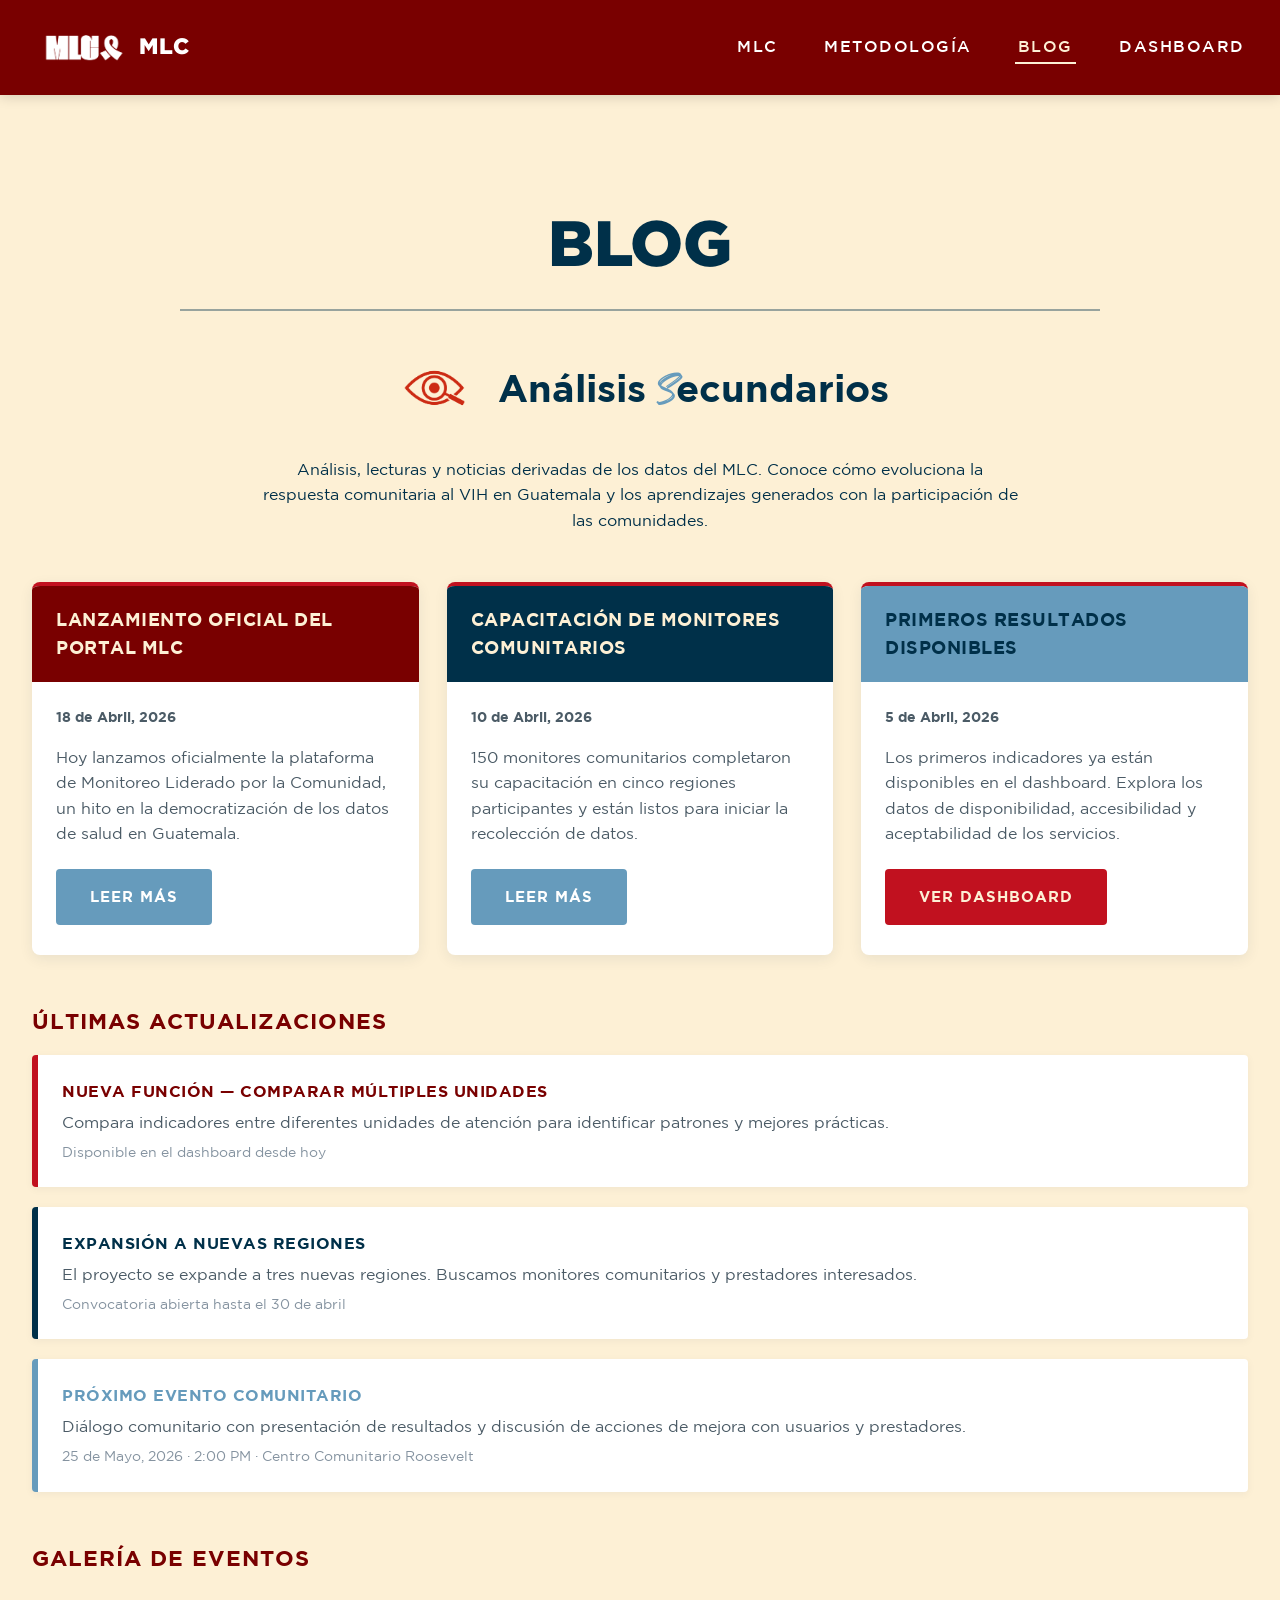
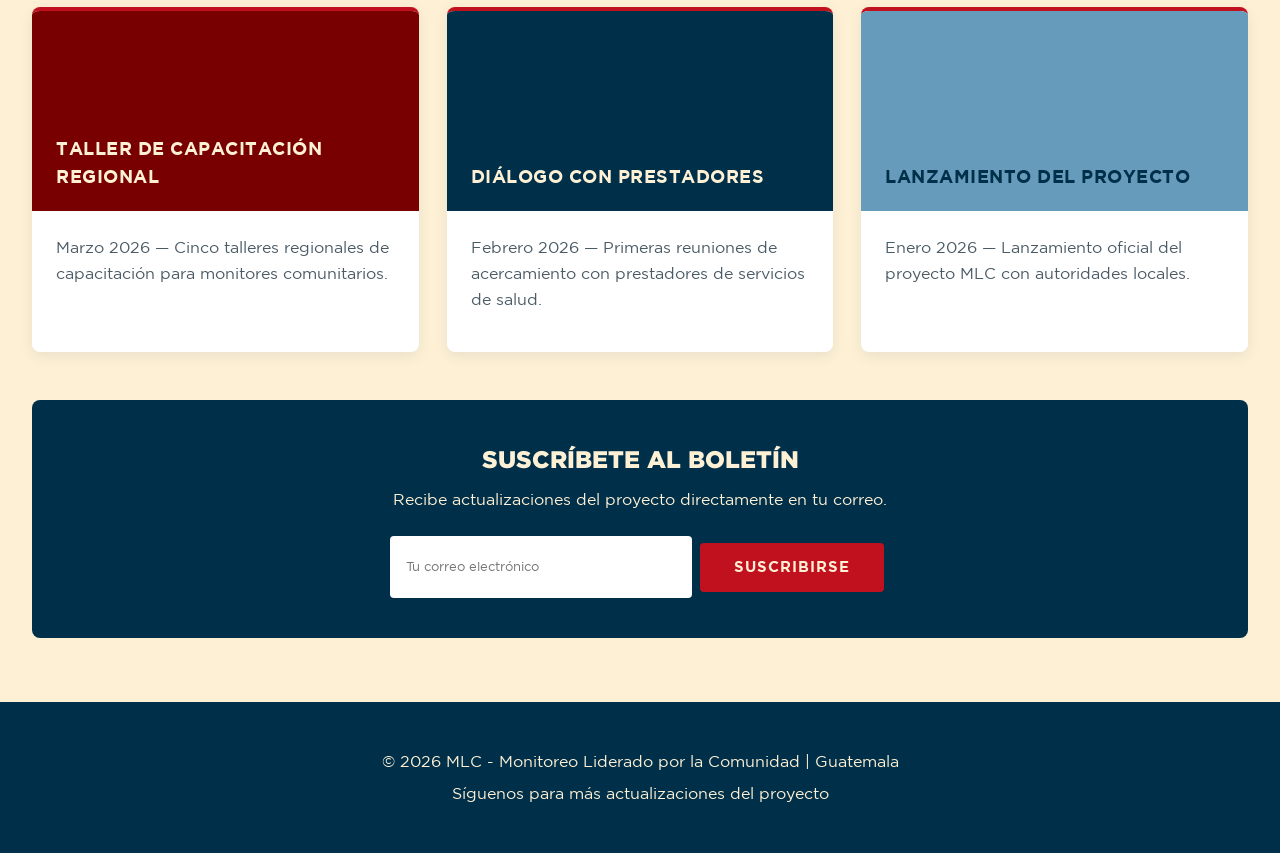
==== blog.html @ b5324f49 "Initial commit: MLC POC website with KEY VISUAL design and mock dashboards" ====
<!DOCTYPE html>
<html lang="es">
<head>
  <meta charset="UTF-8">
  <meta name="viewport" content="width=device-width, initial-scale=1.0">
  <title>Blog - MLC</title>
  <link rel="stylesheet" href="css/styles.css">
</head>
<body>
  <!-- Header -->
  <header>
    <nav class="navbar">
      <a href="index.html" class="logo">
        <img src="assets/img/ribbon-right.png" alt="MLC" style="height:48px; filter:brightness(0) invert(1);">
        <span class="logo-text">MLC</span>
      </a>
      <ul>
        <li><a href="index.html">MLC</a></li>
        <li><a href="metodologia.html">METODOLOGÍA</a></li>
        <li><a href="blog.html" class="active">BLOG</a></li>
        <li><a href="dashboard.html">DASHBOARD</a></li>
      </ul>
    </nav>
  </header>

  <!-- Título principal -->
  <section class="container" style="padding-top: 4rem;">
    <h1 class="blog-title">BLOG</h1>
    <hr class="blog-divider">

    <!-- Encabezado Análisis Secundarios -->
    <div class="blog-section-heading">
      <img src="assets/img/icon-blog.png" alt="">
      <h2>Análisis <span class="accent">S</span>ecundarios</h2>
    </div>

    <p style="text-align:center; max-width: 760px; margin: 0 auto 3rem;">
      Análisis, lecturas y noticias derivadas de los datos del MLC. Conoce cómo evoluciona
      la respuesta comunitaria al VIH en Guatemala y los aprendizajes generados con la
      participación de las comunidades.
    </p>

    <!-- Artículos destacados -->
    <div class="cards-grid">
      <article class="card">
        <div class="card-header"><h3>Lanzamiento oficial del portal MLC</h3></div>
        <div class="card-body">
          <p class="muted" style="font-size: 0.85rem;"><strong>18 de Abril, 2026</strong></p>
          <p>
            Hoy lanzamos oficialmente la plataforma de Monitoreo Liderado por la Comunidad,
            un hito en la democratización de los datos de salud en Guatemala.
          </p>
          <a href="#" class="btn btn-secondary">Leer más</a>
        </div>
      </article>

      <article class="card">
        <div class="card-header" style="background: var(--deep-oceanic);"><h3>Capacitación de monitores comunitarios</h3></div>
        <div class="card-body">
          <p class="muted" style="font-size: 0.85rem;"><strong>10 de Abril, 2026</strong></p>
          <p>
            150 monitores comunitarios completaron su capacitación en cinco regiones
            participantes y están listos para iniciar la recolección de datos.
          </p>
          <a href="#" class="btn btn-secondary">Leer más</a>
        </div>
      </article>

      <article class="card">
        <div class="card-header" style="background: var(--mystic-blue); color: var(--deep-oceanic);"><h3>Primeros resultados disponibles</h3></div>
        <div class="card-body">
          <p class="muted" style="font-size: 0.85rem;"><strong>5 de Abril, 2026</strong></p>
          <p>
            Los primeros indicadores ya están disponibles en el dashboard. Explora los
            datos de disponibilidad, accesibilidad y aceptabilidad de los servicios.
          </p>
          <a href="dashboard.html" class="btn btn-primary">Ver Dashboard</a>
        </div>
      </article>
    </div>

    <!-- Últimas actualizaciones -->
    <div style="margin: 3rem 0;">
      <h2 class="section-subtitle">Últimas actualizaciones</h2>

      <div class="highlight-card">
        <h4>Nueva función — Comparar múltiples unidades</h4>
        <p>Compara indicadores entre diferentes unidades de atención para identificar patrones y mejores prácticas.</p>
        <p class="meta">Disponible en el dashboard desde hoy</p>
      </div>

      <div class="highlight-card alt-blue">
        <h4>Expansión a nuevas regiones</h4>
        <p>El proyecto se expande a tres nuevas regiones. Buscamos monitores comunitarios y prestadores interesados.</p>
        <p class="meta">Convocatoria abierta hasta el 30 de abril</p>
      </div>

      <div class="highlight-card alt-mystic">
        <h4>Próximo evento comunitario</h4>
        <p>Diálogo comunitario con presentación de resultados y discusión de acciones de mejora con usuarios y prestadores.</p>
        <p class="meta">25 de Mayo, 2026 · 2:00 PM · Centro Comunitario Roosevelt</p>
      </div>
    </div>

    <!-- Galería -->
    <div style="margin: 3rem 0;">
      <h2 class="section-subtitle">Galería de Eventos</h2>

      <div class="cards-grid">
        <div class="card">
          <div class="card-header" style="height: 200px; display:flex; align-items:flex-end;"><h3>Taller de Capacitación Regional</h3></div>
          <div class="card-body">
            <p>Marzo 2026 — Cinco talleres regionales de capacitación para monitores comunitarios.</p>
          </div>
        </div>

        <div class="card">
          <div class="card-header" style="background: var(--deep-oceanic); height: 200px; display:flex; align-items:flex-end;"><h3>Diálogo con Prestadores</h3></div>
          <div class="card-body">
            <p>Febrero 2026 — Primeras reuniones de acercamiento con prestadores de servicios de salud.</p>
          </div>
        </div>

        <div class="card">
          <div class="card-header" style="background: var(--mystic-blue); color: var(--deep-oceanic); height: 200px; display:flex; align-items:flex-end;"><h3>Lanzamiento del Proyecto</h3></div>
          <div class="card-body">
            <p>Enero 2026 — Lanzamiento oficial del proyecto MLC con autoridades locales.</p>
          </div>
        </div>
      </div>
    </div>

    <!-- Newsletter -->
    <div class="newsletter">
      <h2>Suscríbete al boletín</h2>
      <p>Recibe actualizaciones del proyecto directamente en tu correo.</p>
      <form onsubmit="event.preventDefault(); alert('¡Gracias por suscribirte!');">
        <input type="email" placeholder="Tu correo electrónico" required>
        <button type="submit" class="btn btn-primary">Suscribirse</button>
      </form>
    </div>
  </section>

  <!-- Footer -->
  <footer>
    <div class="container">
      <p>&copy; 2026 MLC - Monitoreo Liderado por la Comunidad | Guatemala</p>
      <p>Síguenos para más actualizaciones del proyecto</p>
    </div>
  </footer>

  <script src="js/script.js"></script>
</body>
</html>
---- css/styles.css ----
/* ============================================================
   MLC - Monitoreo Liderado por la Comunidad
   Sistema de diseño basado en KEY VISUAL
   ============================================================ */

/* --- Tipografías --- */
@font-face {
  font-family: 'Gotham';
  src: url('../assets/fonts/GothamLight.ttf') format('truetype');
  font-weight: 300;
  font-style: normal;
  font-display: swap;
}

@font-face {
  font-family: 'Gotham';
  src: url('../assets/fonts/GothamBook.ttf') format('truetype');
  font-weight: 400;
  font-style: normal;
  font-display: swap;
}

@font-face {
  font-family: 'Gotham';
  src: url('../assets/fonts/GothamMedium.ttf') format('truetype');
  font-weight: 500;
  font-style: normal;
  font-display: swap;
}

@font-face {
  font-family: 'Gotham';
  src: url('../assets/fonts/GothamBold.ttf') format('truetype');
  font-weight: 700;
  font-style: normal;
  font-display: swap;
}

@font-face {
  font-family: 'Gotham';
  src: url('../assets/fonts/Gotham-Black.otf') format('opentype');
  font-weight: 900;
  font-style: normal;
  font-display: swap;
}

@font-face {
  font-family: 'Boochild';
  src: url('../assets/fonts/Boochild.ttf') format('truetype'),
       url('../assets/fonts/Boochild.otf') format('opentype');
  font-weight: 400;
  font-style: normal;
  font-display: swap;
}

/* --- Paleta MLC --- */
:root {
  --crimson-blaze: #C1111F;
  --blood-rust:    #790000;
  --deep-oceanic:  #003049;
  --mystic-blue:   #669BBC;
  --vanilla-cream: #FDF0D5;
  --text-light:    #ffffff;
  --text-dark:     #003049;
  --border-light:  #e0e0e0;

  --font-display: 'Gotham', 'Helvetica Neue', Arial, sans-serif;
  --font-script:  'Boochild', 'Brush Script MT', cursive;
}

* { margin: 0; padding: 0; box-sizing: border-box; }
html { scroll-behavior: smooth; }

body {
  font-family: var(--font-display);
  font-weight: 400;
  color: var(--deep-oceanic);
  line-height: 1.6;
  background-color: var(--vanilla-cream);
}

img { max-width: 100%; display: block; }

a { color: inherit; }

/* ============================================================
   Header / Navegación  (barra Blood Rust)
   ============================================================ */
header {
  background: var(--blood-rust);
  padding: 1rem 0;
  box-shadow: 0 2px 12px rgba(0, 0, 0, 0.15);
  position: sticky;
  top: 0;
  z-index: 1000;
}

.navbar {
  display: flex;
  justify-content: space-between;
  align-items: center;
  max-width: 1280px;
  margin: 0 auto;
  padding: 0 2rem;
}

.logo {
  display: flex;
  align-items: center;
  gap: 0.6rem;
  text-decoration: none;
  color: var(--text-light);
}

.logo img {
  height: 42px;
  width: auto;
}

.logo-text {
  font-family: var(--font-display);
  font-weight: 900;
  font-size: 1.4rem;
  letter-spacing: 1px;
}

nav ul {
  list-style: none;
  display: flex;
  gap: 2.5rem;
}

nav a {
  color: var(--text-light);
  text-decoration: none;
  font-family: var(--font-display);
  font-weight: 500;
  font-size: 1rem;
  letter-spacing: 1.5px;
  padding: 0.4rem 0.2rem;
  border-bottom: 2px solid transparent;
  transition: border-color 0.25s ease, color 0.25s ease;
}

nav a:hover,
nav a.active {
  border-bottom-color: var(--vanilla-cream);
  color: var(--vanilla-cream);
}

/* ============================================================
   Container
   ============================================================ */
.container {
  max-width: 1280px;
  margin: 0 auto;
  padding: 0 2rem;
}

/* ============================================================
   Hero (página de portada / Acerca del Proyecto)
   ============================================================ */
.hero {
  position: relative;
  background: var(--blood-rust);
  background-image: url('../assets/img/hero-bg.png');
  background-size: cover;
  background-position: right center;
  color: var(--vanilla-cream);
  padding: 5rem 2rem 6rem;
  overflow: hidden;
}

.hero::before {
  content: "";
  position: absolute;
  inset: 0;
  background: linear-gradient(90deg,
      rgba(121, 0, 0, 0.92) 0%,
      rgba(121, 0, 0, 0.65) 55%,
      rgba(121, 0, 0, 0.25) 100%);
  pointer-events: none;
}

.hero .container {
  position: relative;
  z-index: 1;
}

.hero-logo-row {
  display: flex;
  align-items: center;
  gap: 1rem;
  margin-bottom: 3rem;
}

.hero-logo-row img {
  max-height: 90px;
  width: auto;
}

.hero h1 {
  font-family: var(--font-display);
  font-weight: 900;
  font-size: clamp(3rem, 7vw, 6rem);
  line-height: 0.95;
  color: var(--vanilla-cream);
  text-transform: uppercase;
  letter-spacing: -1px;
  margin-bottom: 1.5rem;
}

.hero h1 .accent {
  font-family: var(--font-script);
  color: var(--mystic-blue);
  font-weight: 400;
  text-transform: none;
  letter-spacing: 0;
  font-size: 0.95em;
  display: inline-block;
  transform: translateY(0.05em);
}

.hero p.lead {
  max-width: 760px;
  font-size: 1.05rem;
  line-height: 1.7;
  color: var(--vanilla-cream);
  margin-bottom: 2rem;
}

/* ============================================================
   Botones
   ============================================================ */
.btn {
  display: inline-block;
  padding: 0.85rem 2rem;
  border-radius: 4px;
  text-decoration: none;
  font-family: var(--font-display);
  font-weight: 700;
  font-size: 0.95rem;
  letter-spacing: 1px;
  text-transform: uppercase;
  transition: all 0.25s ease;
  border: 2px solid transparent;
  cursor: pointer;
  margin: 0.4rem 0.4rem 0.4rem 0;
}

.btn-primary {
  background-color: var(--crimson-blaze);
  color: var(--vanilla-cream);
}
.btn-primary:hover {
  background-color: var(--blood-rust);
  transform: translateY(-2px);
  box-shadow: 0 6px 16px rgba(0, 0, 0, 0.25);
}

.btn-secondary {
  background-color: var(--mystic-blue);
  color: var(--text-light);
}
.btn-secondary:hover {
  background-color: var(--deep-oceanic);
  transform: translateY(-2px);
  box-shadow: 0 6px 16px rgba(0, 0, 0, 0.2);
}

.btn-outline {
  background: transparent;
  border-color: var(--vanilla-cream);
  color: var(--vanilla-cream);
}
.btn-outline:hover {
  background: var(--vanilla-cream);
  color: var(--blood-rust);
}

/* ============================================================
   Títulos / Headings de sección
   ============================================================ */
section { padding: 4rem 0; }

.page-title {
  font-family: var(--font-display);
  font-weight: 900;
  text-transform: uppercase;
  font-size: clamp(2.5rem, 5.5vw, 4.5rem);
  line-height: 1;
  color: var(--deep-oceanic);
  margin-bottom: 2rem;
}

.page-title .line2 {
  display: block;
  color: var(--crimson-blaze);
}

.page-title .accent {
  font-family: var(--font-script);
  color: var(--mystic-blue);
  font-weight: 400;
  text-transform: none;
  font-size: 0.95em;
  display: inline-block;
}

.section-title {
  font-family: var(--font-display);
  font-weight: 900;
  text-transform: uppercase;
  font-size: 2rem;
  color: var(--deep-oceanic);
  margin-bottom: 1.5rem;
  letter-spacing: 1px;
}

.section-subtitle {
  font-family: var(--font-display);
  font-weight: 700;
  font-size: 1.4rem;
  color: var(--blood-rust);
  margin-bottom: 1rem;
  text-transform: uppercase;
  letter-spacing: 1px;
}

p { color: var(--deep-oceanic); }
.muted { color: #5b6b78; }

/* ============================================================
   Página: Selector de paneles (Prestadores / Usuarios)
   ============================================================ */
.brand-banner {
  background: var(--text-light);
  padding: 3rem 2rem 2rem;
  text-align: center;
}

.brand-banner img {
  max-width: 480px;
  margin: 0 auto;
}

.role-grid {
  display: grid;
  grid-template-columns: 1fr 1fr;
  background: var(--vanilla-cream);
}

.role-card {
  padding: 4rem 3rem;
  position: relative;
  border-right: 2px solid rgba(0, 48, 73, 0.08);
  transition: background 0.3s ease;
}

.role-grid > .role-card:last-child {
  border-right: none;
}

.role-card:hover {
  background: rgba(102, 155, 188, 0.12);
}

.role-icon {
  width: 90px;
  height: 90px;
  margin-bottom: 1.5rem;
}

.role-icon img {
  width: 100%;
  height: 100%;
  object-fit: contain;
}

.role-title {
  font-family: var(--font-display);
  font-weight: 700;
  font-size: 2rem;
  color: var(--deep-oceanic);
  margin-bottom: 0.2rem;
}

.role-title .servicios {
  display: block;
  font-weight: 900;
  font-size: 3.5rem;
  line-height: 1;
  color: var(--mystic-blue);
  text-transform: uppercase;
  position: relative;
}

.role-title .servicios .o-mark {
  position: relative;
  display: inline-block;
}

.role-title .servicios .o-mark::after {
  content: "";
  position: absolute;
  inset: -8px -10px;
  border: 4px solid var(--crimson-blaze);
  border-radius: 50%;
  pointer-events: none;
}

.role-card p {
  margin-top: 1.5rem;
  color: var(--deep-oceanic);
  font-size: 1rem;
  max-width: 460px;
}

.role-card .cursor {
  position: absolute;
  font-size: 1.6rem;
  color: var(--crimson-blaze);
  pointer-events: none;
}

.role-link {
  display: inline-block;
  margin-top: 1.5rem;
  font-family: var(--font-display);
  font-weight: 700;
  letter-spacing: 1px;
  text-transform: uppercase;
  font-size: 0.85rem;
  color: var(--crimson-blaze);
  text-decoration: none;
  border-bottom: 2px solid var(--crimson-blaze);
  padding-bottom: 0.3rem;
}

.role-link:hover {
  color: var(--blood-rust);
  border-color: var(--blood-rust);
}

/* ============================================================
   Cards genéricos
   ============================================================ */
.cards-grid {
  display: grid;
  grid-template-columns: repeat(auto-fit, minmax(280px, 1fr));
  gap: 1.75rem;
  margin: 2rem 0;
}

.card {
  background: var(--text-light);
  border-radius: 8px;
  box-shadow: 0 4px 14px rgba(0, 48, 73, 0.08);
  overflow: hidden;
  transition: transform 0.3s ease, box-shadow 0.3s ease;
  border-top: 4px solid var(--crimson-blaze);
}

.card:hover {
  transform: translateY(-5px);
  box-shadow: 0 10px 24px rgba(0, 48, 73, 0.18);
}

.card-header {
  background: var(--blood-rust);
  color: var(--vanilla-cream);
  padding: 1.25rem 1.5rem;
}

.card-header h3 {
  font-family: var(--font-display);
  font-weight: 700;
  font-size: 1.1rem;
  text-transform: uppercase;
  letter-spacing: 0.5px;
}

.card-body {
  padding: 1.5rem;
}

.card-body p {
  color: #4b5b66;
  margin-bottom: 1rem;
}

/* ============================================================
   Footer
   ============================================================ */
footer {
  background: var(--deep-oceanic);
  color: var(--vanilla-cream);
  padding: 2.5rem 2rem;
  text-align: center;
  margin-top: 4rem;
}

footer p { color: var(--vanilla-cream); margin: 0.4rem 0; }
footer strong { color: var(--mystic-blue); }

/* ============================================================
   Página Metodología (encabezado) y Acerca del Proyecto (cuerpo)
   ============================================================ */
.about-section {
  padding: 4rem 0;
  background: var(--vanilla-cream);
}

.about-content {
  display: grid;
  grid-template-columns: 1fr 1fr;
  gap: 3rem;
  align-items: start;
  margin: 2rem 0;
}

.about-text h3 {
  color: var(--blood-rust);
  margin: 1.5rem 0 0.5rem;
  font-size: 1.2rem;
  font-weight: 700;
  text-transform: uppercase;
  letter-spacing: 0.5px;
}

.about-text p { color: var(--deep-oceanic); margin-bottom: 1rem; }

.about-box {
  background: var(--text-light);
  border-left: 6px solid var(--crimson-blaze);
  padding: 2rem;
  border-radius: 4px;
  box-shadow: 0 4px 14px rgba(0, 48, 73, 0.06);
}

.about-box h3 {
  color: var(--deep-oceanic);
  font-weight: 900;
  text-transform: uppercase;
  margin-bottom: 1rem;
}

.about-box ul { list-style: none; }
.about-box li {
  margin-bottom: 0.85rem;
  padding-left: 1.6rem;
  position: relative;
  color: var(--deep-oceanic);
}
.about-box li::before {
  content: "✓";
  position: absolute;
  left: 0;
  color: var(--crimson-blaze);
  font-weight: 700;
}
.about-box li strong { color: var(--blood-rust); }

/* ============================================================
   Dashboard - Selector general
   ============================================================ */
.dashboard-header {
  background: var(--blood-rust);
  background-image:
      linear-gradient(90deg, rgba(121, 0, 0, 0.92), rgba(121, 0, 0, 0.7)),
      url('../assets/img/hero-bg.png');
  background-size: cover;
  color: var(--vanilla-cream);
  padding: 3rem 2rem;
  margin-bottom: 2rem;
}

.dashboard-header h1 {
  font-family: var(--font-display);
  font-weight: 900;
  text-transform: uppercase;
  font-size: clamp(2rem, 4vw, 3rem);
  margin-bottom: 0.5rem;
}

.dashboard-header p {
  color: var(--vanilla-cream);
  font-size: 1.05rem;
}

/* Dashboard tarjetas de selección */
.dashboard-container {
  display: grid;
  grid-template-columns: repeat(auto-fit, minmax(280px, 1fr));
  gap: 2rem;
  padding: 2rem 0;
}

.dashboard-option {
  background: var(--text-light);
  border-radius: 12px;
  padding: 2.5rem 2rem;
  text-align: center;
  border-top: 6px solid var(--crimson-blaze);
  cursor: pointer;
  transition: all 0.3s ease;
  box-shadow: 0 4px 14px rgba(0, 48, 73, 0.08);
}

.dashboard-option:hover {
  transform: translateY(-6px);
  box-shadow: 0 12px 26px rgba(0, 48, 73, 0.18);
}

.dashboard-option h3 {
  color: var(--deep-oceanic);
  margin-bottom: 1rem;
  font-size: 1.6rem;
  font-weight: 900;
  text-transform: uppercase;
}

.dashboard-option p { color: #4b5b66; }

.dashboard-option .icon {
  width: 100px;
  height: 100px;
  margin: 0 auto 1.5rem;
}
.dashboard-option .icon img {
  width: 100%;
  height: 100%;
  object-fit: contain;
}

/* ============================================================
   Dashboard interno - Pillars / Indicadores
   ============================================================ */
.filters {
  display: flex;
  gap: 1rem;
  margin-bottom: 2rem;
  flex-wrap: wrap;
  background: var(--text-light);
  padding: 1.25rem 1.5rem;
  border-radius: 8px;
  box-shadow: 0 2px 8px rgba(0, 48, 73, 0.06);
}

.filter-group {
  display: flex;
  gap: 0.5rem;
  align-items: center;
}

.filter-group label {
  font-weight: 700;
  color: var(--deep-oceanic);
  text-transform: uppercase;
  font-size: 0.8rem;
  letter-spacing: 0.5px;
}

.filter-group select,
.filter-group input {
  padding: 0.55rem 0.75rem;
  border: 1px solid var(--border-light);
  border-radius: 4px;
  font-size: 0.95rem;
  font-family: var(--font-display);
  color: var(--deep-oceanic);
  background: var(--text-light);
}

/* Indicadores numéricos */
.indicators {
  display: grid;
  grid-template-columns: repeat(auto-fit, minmax(200px, 1fr));
  gap: 1rem;
  margin-bottom: 2rem;
}

.indicator-box {
  background: var(--text-light);
  border-top: 5px solid var(--mystic-blue);
  border-radius: 8px;
  padding: 1.5rem;
  text-align: center;
  box-shadow: 0 2px 10px rgba(0, 48, 73, 0.08);
}

.indicator-title {
  color: var(--deep-oceanic);
  font-weight: 700;
  margin-bottom: 0.5rem;
  text-transform: uppercase;
  font-size: 0.85rem;
  letter-spacing: 0.5px;
}

.indicator-value {
  color: var(--crimson-blaze);
  font-size: 2.4rem;
  font-weight: 900;
  font-family: var(--font-display);
}

.indicator-subtitle { color: #6b7a85; font-size: 0.85rem; }

/* Pillar tabs (banner blood-rust con texto cream) */
.pillars-container {
  display: grid;
  grid-template-columns: repeat(auto-fit, minmax(170px, 1fr));
  gap: 0.75rem;
  margin: 1rem 0 2rem;
}

.pillar-tab {
  padding: 1.25rem 0.75rem;
  border-radius: 6px;
  text-align: center;
  cursor: pointer;
  transition: all 0.3s ease;
  background: var(--blood-rust);
  color: var(--vanilla-cream);
  border: 3px solid transparent;
  font-family: var(--font-display);
  font-weight: 700;
  text-transform: capitalize;
}

.pillar-tab:hover {
  transform: translateY(-3px);
  box-shadow: 0 6px 16px rgba(121, 0, 0, 0.4);
}

.pillar-tab.active {
  background: var(--crimson-blaze);
  border-color: var(--vanilla-cream);
  box-shadow: 0 6px 18px rgba(193, 17, 31, 0.5);
}

.pillar-number {
  font-size: 2rem;
  font-weight: 900;
  margin-bottom: 0.25rem;
  display: block;
}

.pillar-name {
  font-size: 1rem;
  letter-spacing: 0.5px;
}

/* Banner del pilar seleccionado (estilo igual a las imágenes ELEMENTO DASHBOARD_x) */
.pillar-banner {
  background: var(--blood-rust);
  color: var(--vanilla-cream);
  padding: 1.5rem 2rem;
  border-radius: 8px;
  margin: 1rem 0 2rem;
  text-align: center;
}

.pillar-banner h2 {
  font-family: var(--font-display);
  font-weight: 900;
  font-size: 2.4rem;
  text-transform: capitalize;
  letter-spacing: 0.5px;
}

.pillar-banner p {
  color: var(--vanilla-cream);
  margin-top: 0.5rem;
  opacity: 0.9;
  font-size: 1rem;
}

/* Caja descriptiva con borde rojo */
.indicator-red {
  background: var(--text-light);
  padding: 1.5rem;
  border-left: 6px solid var(--crimson-blaze);
  border-radius: 4px;
  margin-bottom: 1.5rem;
  box-shadow: 0 2px 8px rgba(0, 48, 73, 0.06);
}

.indicator-red h3 {
  color: var(--blood-rust);
  font-size: 1.2rem;
  margin-bottom: 1rem;
  font-weight: 700;
  text-transform: uppercase;
  letter-spacing: 0.5px;
}

.indicator-red p { color: var(--deep-oceanic); margin-bottom: 0.5rem; }
.indicator-red strong { color: var(--blood-rust); }

/* Gauges */
.gauges-container {
  display: grid;
  grid-template-columns: repeat(auto-fit, minmax(260px, 1fr));
  gap: 1.5rem;
  margin: 2rem 0;
}

.gauge-item {
  background: var(--text-light);
  padding: 1.75rem;
  border-radius: 8px;
  box-shadow: 0 2px 10px rgba(0, 48, 73, 0.08);
  text-align: center;
  border-top: 4px solid var(--mystic-blue);
}

.gauge-title {
  color: var(--deep-oceanic);
  font-weight: 700;
  margin-bottom: 1rem;
  font-size: 1.05rem;
  text-transform: uppercase;
  letter-spacing: 0.3px;
}

.gauge-chart {
  position: relative;
  height: 240px;
  margin: 1rem 0;
}

.gauge-description { color: #4b5b66; font-size: 0.9rem; margin-top: 1rem; }

/* Caja "respuestas totales" */
.responses-box {
  background: var(--deep-oceanic);
  color: var(--vanilla-cream);
  padding: 1.5rem;
  border-radius: 8px;
  text-align: center;
  margin-top: 2rem;
}
.responses-box h3 {
  font-family: var(--font-display);
  font-weight: 900;
  font-size: 2.5rem;
  margin: 0;
}
.responses-box p { color: var(--vanilla-cream); margin: 0.25rem 0 0; text-transform: uppercase; letter-spacing: 1px; font-size: 0.9rem; }

/* Tabla */
.table-container {
  overflow-x: auto;
  background: var(--text-light);
  border-radius: 8px;
  box-shadow: 0 2px 10px rgba(0, 48, 73, 0.08);
}

table { width: 100%; border-collapse: collapse; }

table thead {
  background: var(--deep-oceanic);
  color: var(--vanilla-cream);
}

table th, table td {
  padding: 1rem;
  text-align: left;
  border-bottom: 1px solid var(--border-light);
}

table th {
  font-family: var(--font-display);
  font-weight: 700;
  text-transform: uppercase;
  letter-spacing: 0.5px;
  font-size: 0.85rem;
}

table tbody tr:hover { background-color: rgba(102, 155, 188, 0.1); }

table td.good     { color: #1a8754; font-weight: 600; }
table td.warning  { color: #c47a04; font-weight: 600; }
table td.critical { color: var(--crimson-blaze); font-weight: 600; }

/* ============================================================
   Blog
   ============================================================ */
.blog-title {
  text-align: center;
  font-family: var(--font-display);
  font-weight: 900;
  text-transform: uppercase;
  font-size: clamp(2.5rem, 5vw, 4rem);
  color: var(--deep-oceanic);
  margin: 2rem 0 1rem;
}

.blog-divider {
  border: none;
  border-top: 2px solid var(--deep-oceanic);
  max-width: 920px;
  margin: 0 auto 2.5rem;
  opacity: 0.4;
}

.blog-section-heading {
  display: flex;
  align-items: center;
  gap: 1.25rem;
  margin: 2rem 0;
  justify-content: center;
}

.blog-section-heading img {
  height: 64px;
  width: auto;
}

.blog-section-heading h2 {
  font-family: var(--font-display);
  font-weight: 700;
  font-size: clamp(1.6rem, 3vw, 2.5rem);
  color: var(--deep-oceanic);
}

.blog-section-heading h2 .accent {
  font-family: var(--font-script);
  color: var(--mystic-blue);
  font-weight: 400;
  font-size: 1.2em;
  display: inline-block;
  transform: translateY(0.05em);
}

/* ============================================================
   Hero alternativo (CTA, Metodología, etc.)
   ============================================================ */
.cta-band {
  background: var(--blood-rust);
  background-image:
      linear-gradient(90deg, rgba(121, 0, 0, 0.92), rgba(121, 0, 0, 0.75)),
      url('../assets/img/hero-bg.png');
  background-size: cover;
  color: var(--vanilla-cream);
  padding: 3rem 2rem;
  margin: 3rem 0;
  border-radius: 8px;
  text-align: center;
}

.cta-band h2 {
  font-family: var(--font-display);
  font-weight: 900;
  text-transform: uppercase;
  font-size: clamp(1.6rem, 3vw, 2.4rem);
  color: var(--vanilla-cream);
  margin-bottom: 0.75rem;
}
.cta-band p { color: var(--vanilla-cream); margin-bottom: 1.5rem; }

/* Newsletter */
.newsletter {
  background: var(--deep-oceanic);
  background-image:
      linear-gradient(90deg, rgba(0, 48, 73, 0.92), rgba(0, 48, 73, 0.75));
  color: var(--vanilla-cream);
  padding: 2.5rem 2rem;
  border-radius: 8px;
  text-align: center;
  margin: 3rem 0;
}
.newsletter h2 {
  font-family: var(--font-display);
  font-weight: 900;
  text-transform: uppercase;
  margin-bottom: 0.5rem;
}
.newsletter p { color: var(--vanilla-cream); margin-bottom: 1.5rem; }
.newsletter form {
  display: flex;
  gap: 0.5rem;
  max-width: 500px;
  margin: 0 auto;
  flex-wrap: wrap;
  justify-content: center;
}
.newsletter input[type=email] {
  padding: 0.85rem 1rem;
  border: none;
  border-radius: 4px;
  flex: 1;
  min-width: 240px;
  font-family: var(--font-display);
  color: var(--deep-oceanic);
}

/* ============================================================
   Pasos de Metodología
   ============================================================ */
.steps-grid {
  display: grid;
  grid-template-columns: repeat(auto-fit, minmax(250px, 1fr));
  gap: 1.5rem;
  margin-top: 2rem;
}

.step-card {
  background: var(--text-light);
  padding: 1.75rem;
  border-radius: 8px;
  border-left: 6px solid var(--crimson-blaze);
  box-shadow: 0 2px 10px rgba(0, 48, 73, 0.08);
}

.step-card.alt-blue { border-left-color: var(--deep-oceanic); }
.step-card.alt-mystic { border-left-color: var(--mystic-blue); }

.step-card h3 {
  font-family: var(--font-display);
  font-weight: 700;
  color: var(--deep-oceanic);
  margin-bottom: 0.5rem;
  text-transform: uppercase;
  letter-spacing: 0.5px;
  font-size: 1rem;
}
.step-card p { color: #4b5b66; font-size: 0.95rem; }

/* ============================================================
   Acerca · listas y elementos secundarios
   ============================================================ */
.feature-list {
  list-style: none;
  padding: 0;
}
.feature-list li {
  padding-left: 1.5rem;
  position: relative;
  margin-bottom: 0.6rem;
  color: var(--deep-oceanic);
}
.feature-list li::before {
  content: "✓";
  position: absolute;
  left: 0;
  color: var(--crimson-blaze);
  font-weight: 700;
}

/* Recursos card alt */
.resources-band {
  background: var(--vanilla-cream);
  border: 2px solid var(--mystic-blue);
  padding: 2rem;
  border-radius: 8px;
  margin: 2rem 0;
}
.resources-band h3 {
  color: var(--blood-rust);
  margin-bottom: 1rem;
  text-transform: uppercase;
  letter-spacing: 0.5px;
}
.resources-grid {
  display: grid;
  grid-template-columns: repeat(auto-fit, minmax(220px, 1fr));
  gap: 1.5rem;
  margin-top: 1rem;
}
.resources-grid h4 {
  color: var(--deep-oceanic);
  font-weight: 700;
  margin-bottom: 0.4rem;
  text-transform: uppercase;
  font-size: 0.95rem;
}
.resources-grid ul { list-style: none; }
.resources-grid li { color: var(--deep-oceanic); margin-bottom: 0.25rem; }
.resources-grid li::before { content: "→ "; color: var(--crimson-blaze); }

/* ============================================================
   Highlights (recientes)
   ============================================================ */
.highlight-card {
  border-left: 6px solid var(--crimson-blaze);
  padding: 1.5rem;
  margin-bottom: 1.25rem;
  background: var(--text-light);
  border-radius: 4px;
  box-shadow: 0 2px 8px rgba(0, 48, 73, 0.05);
}
.highlight-card.alt-blue   { border-left-color: var(--deep-oceanic); }
.highlight-card.alt-mystic { border-left-color: var(--mystic-blue); }

.highlight-card h4 {
  color: var(--blood-rust);
  margin-bottom: 0.3rem;
  text-transform: uppercase;
  font-weight: 700;
  letter-spacing: 0.5px;
  font-size: 1rem;
}
.highlight-card.alt-blue h4 { color: var(--deep-oceanic); }
.highlight-card.alt-mystic h4 { color: var(--mystic-blue); }
.highlight-card p { color: #4b5b66; }
.highlight-card .meta { color: #8593a0; font-size: 0.85rem; margin-top: 0.4rem; }

/* ============================================================
   Responsive
   ============================================================ */
@media (max-width: 900px) {
  .role-grid { grid-template-columns: 1fr; }
  .role-grid > .role-card { border-right: none; border-bottom: 2px solid rgba(0,48,73,0.08); }
  .about-content { grid-template-columns: 1fr; }
}

@media (max-width: 768px) {
  nav ul { gap: 1rem; flex-wrap: wrap; justify-content: flex-end; }
  .navbar { flex-direction: column; gap: 1rem; }
  .hero { padding: 3rem 1.5rem 4rem; }
  .hero h1 { font-size: 2.5rem; }
  .filters { flex-direction: column; }
  .filter-group { flex-direction: column; align-items: flex-start; }
  .pillars-container { grid-template-columns: repeat(auto-fit, minmax(140px, 1fr)); }
}
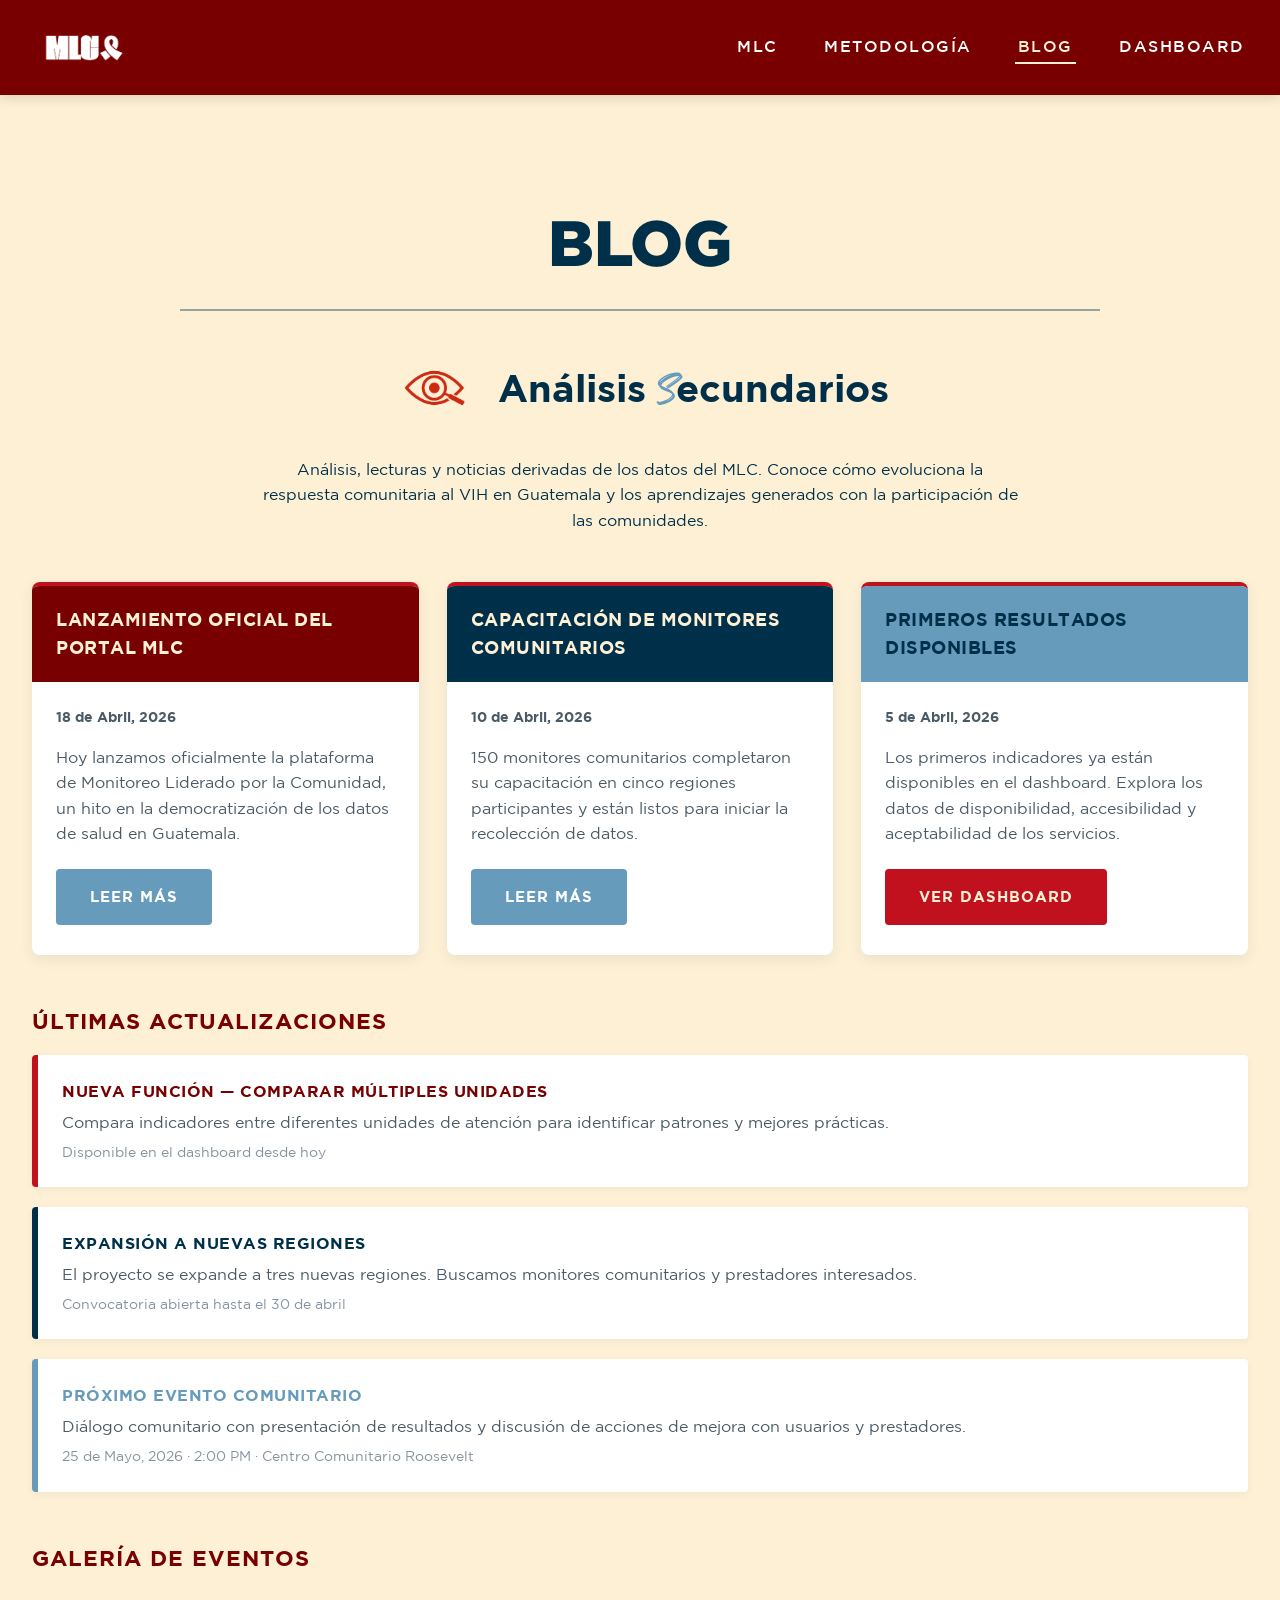
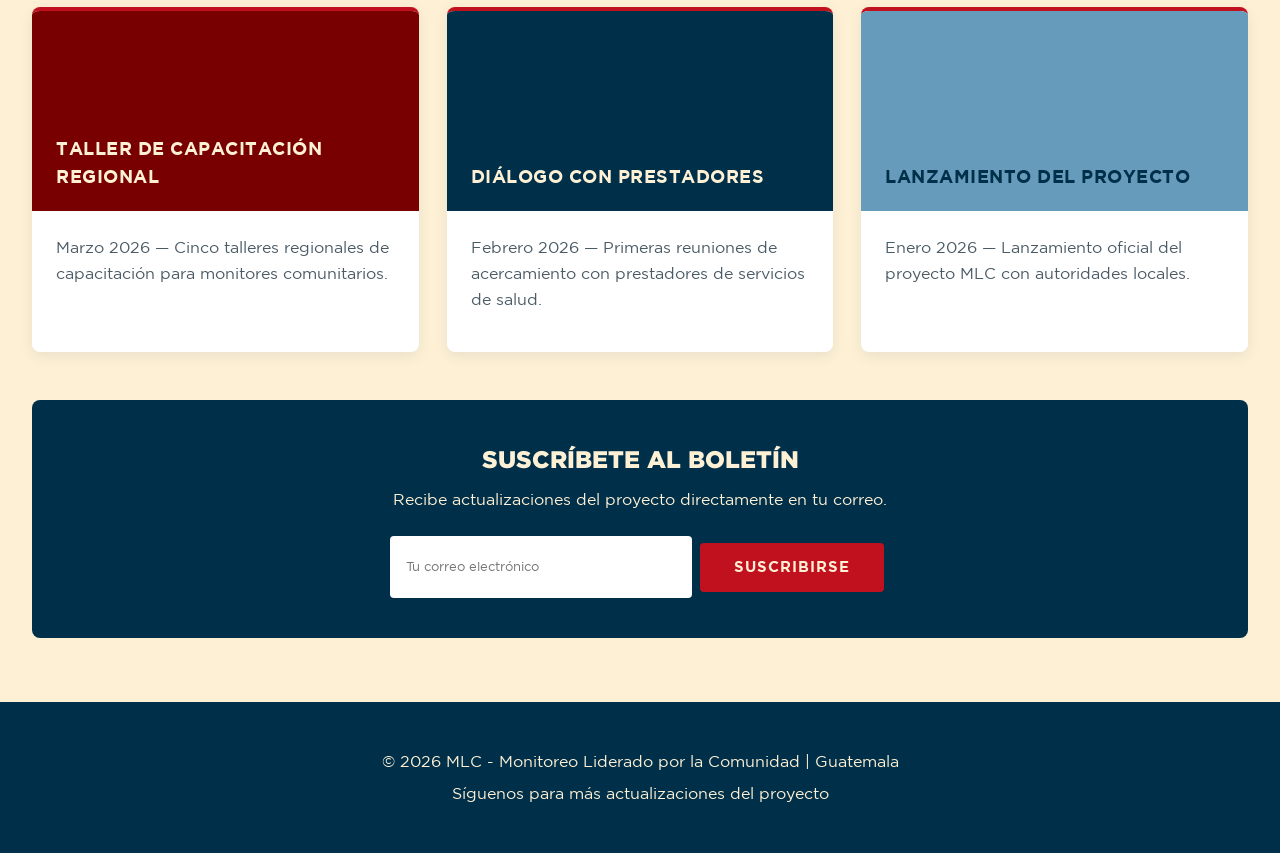
==== commit db4f5bde: "Remove logo-text styling - Removed logo-text span element from all HTML files (index, dashboard, das" ====
--- a/blog.html
+++ b/blog.html
@@ -12,7 +12,6 @@
     <nav class="navbar">
       <a href="index.html" class="logo">
         <img src="assets/img/ribbon-right.png" alt="MLC" style="height:48px; filter:brightness(0) invert(1);">
-        <span class="logo-text">MLC</span>
       </a>
       <ul>
         <li><a href="index.html">MLC</a></li>
--- a/css/styles.css
+++ b/css/styles.css
@@ -116,14 +116,6 @@
   height: 42px;
   width: auto;
 }
-
-.logo-text {
-  font-family: var(--font-display);
-  font-weight: 900;
-  font-size: 1.4rem;
-  letter-spacing: 1px;
-}
-
 nav ul {
   list-style: none;
   display: flex;
@@ -561,6 +553,31 @@
 }
 .about-box li strong { color: var(--blood-rust); }
 
+.antecedente-section {
+  background: var(--text-light);
+  border-bottom: 1px solid var(--border-light);
+}
+
+.antecedente-content {
+  max-width: 900px;
+  margin: 2rem auto 0;
+  background: var(--vanilla-cream);
+  border-left: 6px solid var(--mystic-blue);
+  padding: 2rem 2.25rem;
+  border-radius: 4px;
+  box-shadow: 0 4px 14px rgba(0, 48, 73, 0.06);
+}
+
+.antecedente-content p {
+  color: var(--deep-oceanic);
+  margin-bottom: 1rem;
+  font-size: 1.05rem;
+  line-height: 1.7;
+}
+
+.antecedente-content p:last-child { margin-bottom: 0; }
+.antecedente-content strong { color: var(--blood-rust); }
+
 /* ============================================================
    Dashboard - Selector general
    ============================================================ */
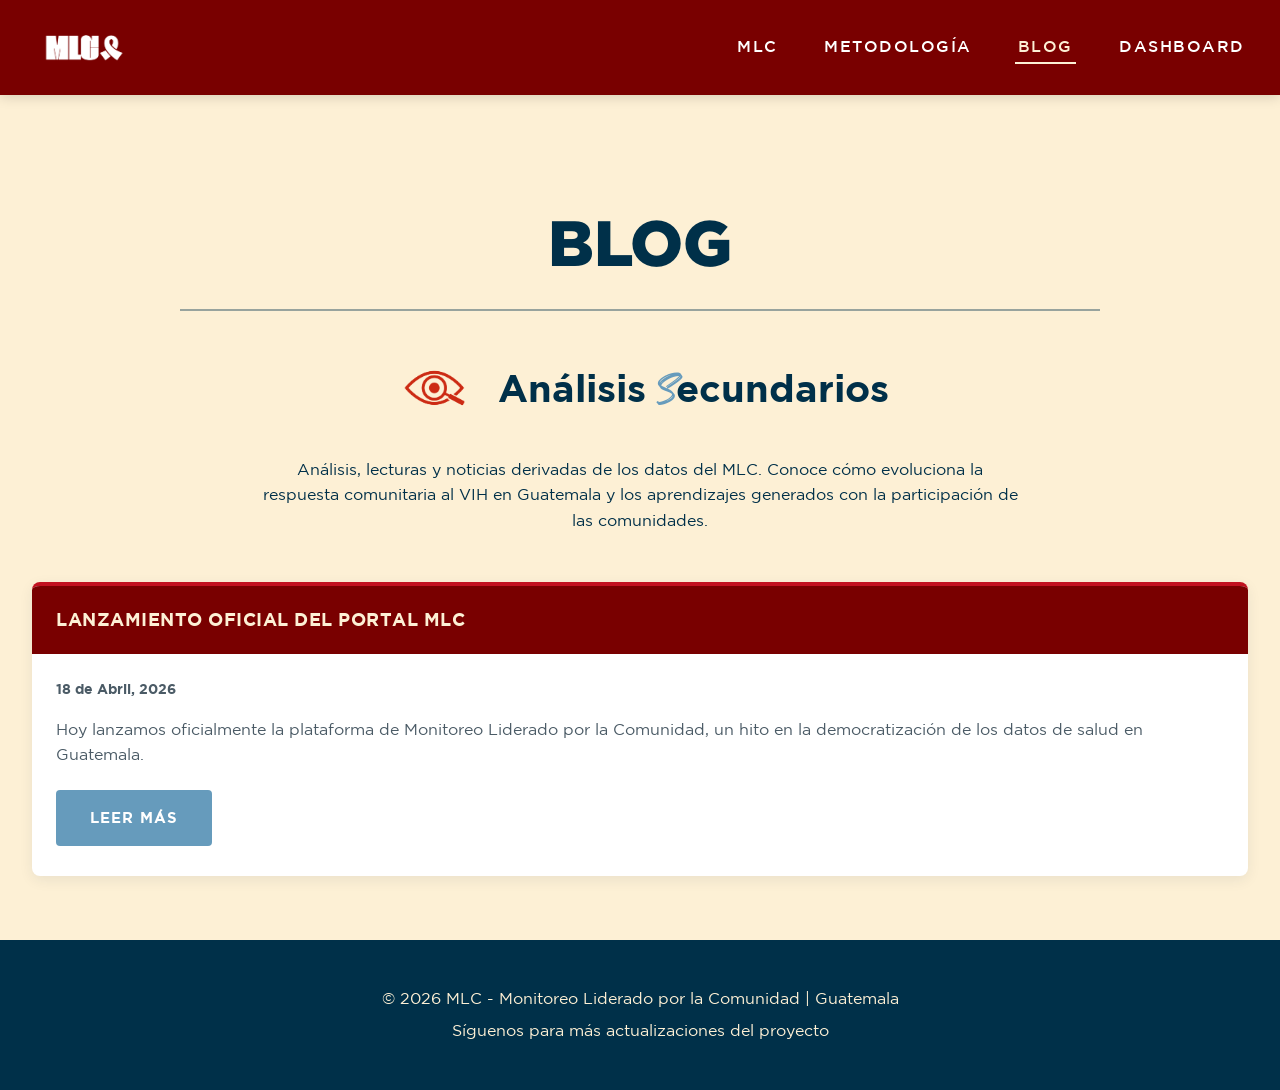
==== commit 584a89ad: "Refactor blog, table styles and scoring Remove extra blog sections in blog.html (additional featured" ====
--- a/blog.html
+++ b/blog.html
@@ -13,6 +13,9 @@
       <a href="index.html" class="logo">
         <img src="assets/img/ribbon-right.png" alt="MLC" style="height:48px; filter:brightness(0) invert(1);">
       </a>
+      <button type="button" class="navbar-toggle" aria-label="Abrir menú" aria-expanded="false">
+        <span></span><span></span><span></span>
+      </button>
       <ul>
         <li><a href="index.html">MLC</a></li>
         <li><a href="metodologia.html">METODOLOGÍA</a></li>
@@ -39,7 +42,7 @@
       participación de las comunidades.
     </p>
 
-    <!-- Artículos destacados -->
+    <!-- Artículo destacado -->
     <div class="cards-grid">
       <article class="card">
         <div class="card-header"><h3>Lanzamiento oficial del portal MLC</h3></div>
@@ -52,92 +55,8 @@
           <a href="#" class="btn btn-secondary">Leer más</a>
         </div>
       </article>
-
-      <article class="card">
-        <div class="card-header" style="background: var(--deep-oceanic);"><h3>Capacitación de monitores comunitarios</h3></div>
-        <div class="card-body">
-          <p class="muted" style="font-size: 0.85rem;"><strong>10 de Abril, 2026</strong></p>
-          <p>
-            150 monitores comunitarios completaron su capacitación en cinco regiones
-            participantes y están listos para iniciar la recolección de datos.
-          </p>
-          <a href="#" class="btn btn-secondary">Leer más</a>
-        </div>
-      </article>
-
-      <article class="card">
-        <div class="card-header" style="background: var(--mystic-blue); color: var(--deep-oceanic);"><h3>Primeros resultados disponibles</h3></div>
-        <div class="card-body">
-          <p class="muted" style="font-size: 0.85rem;"><strong>5 de Abril, 2026</strong></p>
-          <p>
-            Los primeros indicadores ya están disponibles en el dashboard. Explora los
-            datos de disponibilidad, accesibilidad y aceptabilidad de los servicios.
-          </p>
-          <a href="dashboard.html" class="btn btn-primary">Ver Dashboard</a>
-        </div>
-      </article>
     </div>
 
-    <!-- Últimas actualizaciones -->
-    <div style="margin: 3rem 0;">
-      <h2 class="section-subtitle">Últimas actualizaciones</h2>
-
-      <div class="highlight-card">
-        <h4>Nueva función — Comparar múltiples unidades</h4>
-        <p>Compara indicadores entre diferentes unidades de atención para identificar patrones y mejores prácticas.</p>
-        <p class="meta">Disponible en el dashboard desde hoy</p>
-      </div>
-
-      <div class="highlight-card alt-blue">
-        <h4>Expansión a nuevas regiones</h4>
-        <p>El proyecto se expande a tres nuevas regiones. Buscamos monitores comunitarios y prestadores interesados.</p>
-        <p class="meta">Convocatoria abierta hasta el 30 de abril</p>
-      </div>
-
-      <div class="highlight-card alt-mystic">
-        <h4>Próximo evento comunitario</h4>
-        <p>Diálogo comunitario con presentación de resultados y discusión de acciones de mejora con usuarios y prestadores.</p>
-        <p class="meta">25 de Mayo, 2026 · 2:00 PM · Centro Comunitario Roosevelt</p>
-      </div>
-    </div>
-
-    <!-- Galería -->
-    <div style="margin: 3rem 0;">
-      <h2 class="section-subtitle">Galería de Eventos</h2>
-
-      <div class="cards-grid">
-        <div class="card">
-          <div class="card-header" style="height: 200px; display:flex; align-items:flex-end;"><h3>Taller de Capacitación Regional</h3></div>
-          <div class="card-body">
-            <p>Marzo 2026 — Cinco talleres regionales de capacitación para monitores comunitarios.</p>
-          </div>
-        </div>
-
-        <div class="card">
-          <div class="card-header" style="background: var(--deep-oceanic); height: 200px; display:flex; align-items:flex-end;"><h3>Diálogo con Prestadores</h3></div>
-          <div class="card-body">
-            <p>Febrero 2026 — Primeras reuniones de acercamiento con prestadores de servicios de salud.</p>
-          </div>
-        </div>
-
-        <div class="card">
-          <div class="card-header" style="background: var(--mystic-blue); color: var(--deep-oceanic); height: 200px; display:flex; align-items:flex-end;"><h3>Lanzamiento del Proyecto</h3></div>
-          <div class="card-body">
-            <p>Enero 2026 — Lanzamiento oficial del proyecto MLC con autoridades locales.</p>
-          </div>
-        </div>
-      </div>
-    </div>
-
-    <!-- Newsletter -->
-    <div class="newsletter">
-      <h2>Suscríbete al boletín</h2>
-      <p>Recibe actualizaciones del proyecto directamente en tu correo.</p>
-      <form onsubmit="event.preventDefault(); alert('¡Gracias por suscribirte!');">
-        <input type="email" placeholder="Tu correo electrónico" required>
-        <button type="submit" class="btn btn-primary">Suscribirse</button>
-      </form>
-    </div>
   </section>
 
   <!-- Footer -->
--- a/css/styles.css
+++ b/css/styles.css
@@ -102,7 +102,35 @@
   max-width: 1280px;
   margin: 0 auto;
   padding: 0 2rem;
-}
+  position: relative;
+}
+
+/* Botón hamburguesa (hidden por defecto, visible en mobile) */
+.navbar-toggle {
+  display: none;
+  background: transparent;
+  border: 0;
+  width: 40px;
+  height: 40px;
+  padding: 8px;
+  cursor: pointer;
+  flex-direction: column;
+  justify-content: space-between;
+  align-items: stretch;
+  flex-shrink: 0;
+}
+.navbar-toggle span {
+  display: block;
+  height: 3px;
+  background: var(--vanilla-cream);
+  border-radius: 2px;
+  transition: transform 0.25s ease, opacity 0.2s ease;
+  transform-origin: center;
+}
+.navbar-toggle[aria-expanded="true"] span:nth-child(1) { transform: translateY(8px) rotate(45deg); }
+.navbar-toggle[aria-expanded="true"] span:nth-child(2) { opacity: 0; }
+.navbar-toggle[aria-expanded="true"] span:nth-child(3) { transform: translateY(-8px) rotate(-45deg); }
+.navbar-toggle:focus-visible { outline: 2px solid var(--vanilla-cream); outline-offset: 2px; border-radius: 4px; }
 
 .logo {
   display: flex;
@@ -353,6 +381,15 @@
   border-right: none;
 }
 
+.role-card--center {
+  text-align: right;
+  padding-left: 3rem;
+  padding-right: 1.5rem;
+}
+
+.role-card--center .role-icon { margin-left: auto; margin-right: 0; }
+.role-card--center p { margin-left: auto; margin-right: 0; }
+
 .role-card:hover {
   background: rgba(102, 155, 188, 0.12);
 }
@@ -689,6 +726,81 @@
   background: var(--text-light);
 }
 
+/* Wrapper de filtros dinámicos: usa display:contents para que sus
+   hijos fluyan como ítems flex del .filters contenedor. */
+.filters-dyn {
+  display: contents;
+}
+
+/* Botón × para quitar un filtro extra */
+.filter-group .filter-remove {
+  background: transparent;
+  border: 1px solid var(--border-light);
+  color: var(--blood-rust);
+  width: 1.5rem;
+  height: 1.5rem;
+  line-height: 1;
+  border-radius: 50%;
+  font-size: 1rem;
+  font-weight: 700;
+  cursor: pointer;
+  padding: 0;
+  display: inline-flex;
+  align-items: center;
+  justify-content: center;
+  transition: background 0.15s ease, color 0.15s ease;
+}
+.filter-group .filter-remove:hover {
+  background: var(--blood-rust);
+  color: var(--text-light);
+}
+
+/* Menú "Agregar filtro" — <details> nativo */
+.add-filter {
+  position: relative;
+}
+.add-filter > summary {
+  list-style: none;
+  cursor: pointer;
+  user-select: none;
+  display: inline-flex;
+  align-items: center;
+}
+.add-filter > summary::-webkit-details-marker { display: none; }
+.add-filter[open] > summary {
+  background: var(--deep-oceanic);
+}
+.add-filter-menu {
+  position: absolute;
+  top: calc(100% + 0.4rem);
+  left: 0;
+  z-index: 50;
+  min-width: 220px;
+  background: var(--text-light);
+  border: 1px solid var(--border-light);
+  border-radius: 6px;
+  box-shadow: 0 8px 24px rgba(0, 48, 73, 0.18);
+  padding: 0.35rem;
+  display: flex;
+  flex-direction: column;
+  gap: 0.15rem;
+}
+.add-filter-item {
+  background: transparent;
+  border: none;
+  text-align: left;
+  padding: 0.5rem 0.75rem;
+  border-radius: 4px;
+  font-size: 0.9rem;
+  color: var(--deep-oceanic);
+  cursor: pointer;
+  font-family: var(--font-display);
+}
+.add-filter-item:hover {
+  background: var(--vanilla-cream);
+  color: var(--blood-rust);
+}
+
 /* Indicadores numéricos */
 .indicators {
   display: grid;
@@ -816,41 +928,7 @@
 .indicator-red p { color: var(--deep-oceanic); margin-bottom: 0.5rem; }
 .indicator-red strong { color: var(--blood-rust); }
 
-/* Gauges */
-.gauges-container {
-  display: grid;
-  grid-template-columns: repeat(auto-fit, minmax(260px, 1fr));
-  gap: 1.5rem;
-  margin: 2rem 0;
-}
-
-.gauge-item {
-  background: var(--text-light);
-  padding: 1.75rem;
-  border-radius: 8px;
-  box-shadow: 0 2px 10px rgba(0, 48, 73, 0.08);
-  text-align: center;
-  border-top: 4px solid var(--mystic-blue);
-}
-
-.gauge-title {
-  color: var(--deep-oceanic);
-  font-weight: 700;
-  margin-bottom: 1rem;
-  font-size: 1.05rem;
-  text-transform: uppercase;
-  letter-spacing: 0.3px;
-}
-
-.gauge-chart {
-  position: relative;
-  height: 240px;
-  margin: 1rem 0;
-}
-
-.gauge-description { color: #4b5b66; font-size: 0.9rem; margin-top: 1rem; }
-
-/* Caja "respuestas totales" */
+/* Caja "respuestas totales" — variante compacta inline */
 .responses-box {
   background: var(--deep-oceanic);
   color: var(--vanilla-cream);
@@ -866,6 +944,35 @@
   margin: 0;
 }
 .responses-box p { color: var(--vanilla-cream); margin: 0.25rem 0 0; text-transform: uppercase; letter-spacing: 1px; font-size: 0.9rem; }
+
+.responses-box--inline {
+  display: inline-flex;
+  align-items: baseline;
+  gap: 0.55rem;
+  padding: 0.5rem 1rem;
+  margin: 0 0 1.25rem;
+  border-radius: 6px;
+  text-align: left;
+}
+.responses-box--inline .rb-num {
+  font-family: var(--font-display);
+  font-weight: 900;
+  font-size: 1.3rem;
+  line-height: 1;
+  color: var(--vanilla-cream);
+}
+.responses-box--inline .rb-label {
+  font-size: 0.75rem;
+  text-transform: uppercase;
+  letter-spacing: 1px;
+  color: var(--vanilla-cream);
+  opacity: 0.92;
+}
+.responses-box--inline .rb-aux {
+  font-size: 0.75rem;
+  letter-spacing: 0.3px;
+  color: rgba(253, 240, 213, 0.75);
+}
 
 /* Tabla */
 .table-container {
@@ -901,6 +1008,615 @@
 table td.good     { color: #1a8754; font-weight: 600; }
 table td.warning  { color: #c47a04; font-weight: 600; }
 table td.critical { color: var(--crimson-blaze); font-weight: 600; }
+
+/* ============================================================
+   Panel resumen (heatmap unidad x pilar)
+   ============================================================ */
+.summary-panel {
+  margin: 1.5rem 0 1rem;
+  background: var(--text-light);
+  border-radius: 8px;
+  padding: 1.25rem 1.25rem 1.5rem;
+  box-shadow: 0 2px 10px rgba(0, 48, 73, 0.08);
+  overflow: hidden;
+}
+
+.summary-panel-title {
+  font-family: var(--font-display);
+  font-weight: 900;
+  color: var(--blood-rust);
+  font-size: 1rem;
+  letter-spacing: 0.5px;
+  text-transform: uppercase;
+  margin-bottom: 0.75rem;
+}
+
+.summary-table-wrap {
+  overflow: auto;
+  max-height: 340px;
+}
+
+.summary-table {
+  width: 100%;
+  border-collapse: separate;
+  border-spacing: 1px;
+  background: #fff;
+  font-size: 0.9rem;
+}
+
+.summary-table thead tr:first-child th {
+  position: sticky;
+  top: 0;
+  z-index: 3;
+}
+
+.summary-table thead tr:nth-child(2) th {
+  position: sticky;
+  top: 30px;
+  z-index: 2;
+}
+
+.summary-table .su-corner {
+  background: #fff;
+  border-bottom: 1px solid #ccc;
+  vertical-align: bottom;
+  padding: 0.5rem 0.75rem;
+  font-weight: 700;
+  color: var(--deep-oceanic);
+  text-align: left;
+  width: 200px;
+}
+
+.summary-table .su-pilar-group {
+  background: #BDBDBD;
+  color: #fff;
+  padding: 0.4rem;
+  font-family: var(--font-display);
+  font-weight: 700;
+  font-size: 0.85rem;
+  letter-spacing: 0.5px;
+  text-align: center;
+}
+
+/* Encabezados de pilar horizontales */
+.summary-table .su-pilar {
+  background: #BDBDBD;
+  height: auto;
+  vertical-align: middle;
+  padding: 0.5rem 0.6rem;
+  position: relative;
+  width: auto;
+  text-align: center;
+}
+
+.summary-table .su-pilar > span {
+  display: inline-block;
+  transform: none;
+  white-space: normal;
+  font-family: var(--font-display);
+  font-weight: 700;
+  font-size: 0.85rem;
+  color: #333;
+  line-height: 1.15;
+}
+
+/* Header "valor" en rojo */
+.summary-table .su-valor-head {
+  background: var(--crimson-blaze);
+  color: var(--vanilla-cream);
+  padding: 0.5rem 1rem;
+  font-family: var(--font-display);
+  font-weight: 900;
+  font-size: 1rem;
+  text-align: center;
+  vertical-align: middle;
+  border-top-right-radius: 6px;
+  border-bottom-right-radius: 6px;
+}
+
+/* Filas */
+.summary-table tbody td {
+  padding: 0.45rem 0.6rem;
+  text-align: center;
+  font-weight: 700;
+  font-size: 0.95rem;
+  color: var(--deep-oceanic);
+  background: #fff;
+}
+
+.summary-table .su-unidad {
+  text-align: left;
+  font-weight: 700;
+  background: #F5F5F5;
+  color: var(--deep-oceanic);
+  padding-left: 0.85rem;
+}
+
+/* Celda heatmap (background-color via inline style basada en valor) */
+.summary-table .su-cell { transition: background 0.2s; }
+
+/* Celda valor (totales) */
+.summary-table .su-valor {
+  background: rgba(193, 17, 31, 0.12);
+  color: var(--blood-rust);
+  font-weight: 900;
+  font-size: 1rem;
+}
+
+/* ============================================================
+   Instrucciones / Metodología (panel introductorio del dashboard)
+   ============================================================ */
+.intro-panel {
+  background: var(--vanilla-cream);
+  padding: 2rem 0 1rem;
+  margin-bottom: 1rem;
+}
+
+.intro-block { margin-bottom: 2rem; }
+.intro-block:last-child { margin-bottom: 0; }
+
+.intro-heading {
+  font-family: var(--font-display);
+  font-weight: 900;
+  font-size: 1.4rem;
+  color: var(--crimson-blaze);
+  margin-bottom: 0.9rem;
+  letter-spacing: 0.2px;
+}
+
+.intro-heading::before {
+  content: "* ";
+  color: var(--crimson-blaze);
+  font-weight: 900;
+}
+
+.intro-card {
+  background: #ECECEC;
+  border-radius: 6px;
+  padding: 1.5rem 1.75rem;
+  box-shadow: 0 1px 4px rgba(0, 48, 73, 0.05);
+}
+
+.intro-card .item { margin-bottom: 1.1rem; }
+.intro-card .item:last-child { margin-bottom: 0; }
+
+.intro-card .item-title,
+.intro-steps .item-title {
+  display: block;
+  color: var(--crimson-blaze);
+  font-weight: 700;
+  font-size: 0.95rem;
+  margin-bottom: 0.25rem;
+}
+
+.intro-card .item-body--accent {
+  color: var(--crimson-blaze);
+  font-size: 0.92rem;
+  line-height: 1.5;
+}
+
+.intro-card .item-body {
+  color: var(--deep-oceanic);
+  font-size: 0.92rem;
+  line-height: 1.5;
+}
+
+/* Bloque "Metodología" (sin fondo gris, solo lista de pasos) */
+.intro-steps { padding: 0 0.25rem; }
+.intro-steps .item { margin-bottom: 0.85rem; }
+.intro-steps .item-body {
+  color: var(--deep-oceanic);
+  font-size: 0.9rem;
+  line-height: 1.5;
+}
+
+/* CTA final (botón sólido centrado - cierra el panel y guarda flag) */
+.intro-cta {
+  display: inline-flex;
+  align-items: center;
+  gap: 0.5rem;
+  margin: 1.5rem auto 0.5rem;
+  padding: 0.85rem 1.75rem;
+  background: var(--crimson-blaze);
+  color: var(--vanilla-cream);
+  border: none;
+  border-radius: 6px;
+  font-family: var(--font-display);
+  font-weight: 700;
+  font-size: 0.95rem;
+  letter-spacing: 0.5px;
+  text-transform: uppercase;
+  cursor: pointer;
+  transition: background 0.2s ease, transform 0.1s ease;
+}
+
+.intro-cta::before {
+  content: "*";
+  font-weight: 900;
+}
+
+.intro-cta:hover  { background: var(--blood-rust); }
+.intro-cta:active { transform: translateY(1px); }
+.intro-cta:focus-visible { outline: 2px solid var(--vanilla-cream); outline-offset: 2px; }
+
+/* Wrapper para centrar el botón */
+.intro-cta-wrap {
+  display: flex;
+  justify-content: center;
+  border-top: 1px solid rgba(193, 17, 31, 0.25);
+  padding-top: 0.75rem;
+  margin-top: 1.25rem;
+}
+
+/* Toggle "Ver instrucciones" (solo visible cuando el panel está colapsado) */
+.intro-toggle {
+  display: none;
+  align-items: center;
+  gap: 0.5rem;
+  background: var(--crimson-blaze);
+  color: var(--vanilla-cream);
+  border: none;
+  padding: 0.55rem 1.1rem;
+  border-radius: 6px;
+  font-family: var(--font-display);
+  font-weight: 700;
+  font-size: 0.85rem;
+  letter-spacing: 0.5px;
+  text-transform: uppercase;
+  cursor: pointer;
+  transition: background 0.2s ease, transform 0.1s ease;
+}
+
+.intro-toggle:hover { background: var(--blood-rust); }
+.intro-toggle:active { transform: translateY(1px); }
+
+.intro-toggle::before {
+  content: "*";
+  font-weight: 900;
+}
+
+/* Estado colapsado: oculta el contenido y muestra solo el botón */
+.intro-panel.collapsed .intro-content { display: none; }
+.intro-panel.collapsed .intro-toggle  { display: inline-flex; }
+.intro-panel.collapsed { padding: 1.25rem 0 0.5rem; }
+
+/* Animación suave al expandir */
+.intro-panel:not(.collapsed) .intro-content {
+  animation: introFadeIn 0.25s ease-out;
+}
+
+@keyframes introFadeIn {
+  from { opacity: 0; transform: translateY(-4px); }
+  to   { opacity: 1; transform: translateY(0); }
+}
+
+/* Cuerpo del dashboard que se oculta cuando el intro está expandido */
+.dashboard-body.hidden { display: none; }
+
+@media (max-width: 600px) {
+  .intro-cta { flex-direction: column; align-items: flex-start; }
+  .intro-cta img { height: 56px; }
+  .intro-heading { font-size: 1.2rem; }
+}
+
+/* ============================================================
+   Indicator cards (estilo image: nº | donut+leyenda | indicador+objetivo)
+   ============================================================ */
+.indicator-cards {
+  display: flex;
+  flex-direction: column;
+  gap: 1.5rem;
+  margin: 1.5rem 0 2rem;
+}
+
+.indicator-card {
+  display: grid;
+  grid-template-columns: 56px minmax(260px, 1.1fr) 1.4fr;
+  gap: 1.5rem;
+  align-items: center;
+  background: var(--text-light);
+  border-radius: 8px;
+  padding: 1.25rem 1.5rem;
+  box-shadow: 0 2px 10px rgba(0, 48, 73, 0.08);
+  border-left: 6px solid var(--crimson-blaze);
+}
+
+.indicator-card-num {
+  font-family: var(--font-display);
+  font-weight: 900;
+  font-size: 2.4rem;
+  color: var(--deep-oceanic);
+  text-align: center;
+  line-height: 1;
+}
+
+.indicator-card-chart {
+  display: grid;
+  grid-template-columns: 130px 1fr;
+  gap: 0.75rem;
+  align-items: center;
+}
+
+.indicator-card-canvas {
+  position: relative;
+  width: 130px;
+  height: 130px;
+}
+
+.indicator-card-question {
+  font-size: 0.85rem;
+  color: var(--deep-oceanic);
+  line-height: 1.35;
+  margin-bottom: 0.5rem;
+}
+
+.indicator-card-legend {
+  display: flex;
+  flex-direction: column;
+  gap: 0.25rem;
+  font-size: 0.75rem;
+  color: var(--deep-oceanic);
+}
+
+.indicator-card-legend-title {
+  font-weight: 700;
+  text-transform: uppercase;
+  letter-spacing: 0.5px;
+  margin-bottom: 0.25rem;
+  color: var(--blood-rust);
+}
+
+.indicator-card-legend-item {
+  display: flex;
+  align-items: center;
+  gap: 0.4rem;
+}
+
+.indicator-card-legend-item .swatch {
+  width: 10px;
+  height: 10px;
+  border-radius: 2px;
+  flex: 0 0 10px;
+}
+
+.indicator-card-text { color: var(--deep-oceanic); }
+
+.indicator-card-text .label {
+  color: var(--blood-rust);
+  font-weight: 700;
+  text-transform: none;
+}
+
+.indicator-card-text .value {
+  color: var(--crimson-blaze);
+  font-weight: 700;
+}
+
+.indicator-card-text p { margin: 0.35rem 0; line-height: 1.4; font-size: 0.92rem; }
+
+.indicator-card-empty {
+  font-size: 0.85rem;
+  color: #6b7a85;
+  font-style: italic;
+}
+
+@media (max-width: 800px) {
+  .indicator-card {
+    grid-template-columns: 1fr;
+    gap: 1rem;
+  }
+  .indicator-card-num { text-align: left; }
+}
+
+/* Relación padre/hijo de indicadores */
+.indicator-card-wrapper {
+  display: flex;
+  flex-direction: column;
+}
+.indicator-card-wrapper.is-child {
+  margin-left: 2.5rem;
+  position: relative;
+}
+.indicator-card-wrapper.is-child::before {
+  content: "";
+  position: absolute;
+  left: -1.25rem;
+  top: -1.5rem;
+  bottom: 50%;
+  width: 1rem;
+  border-left: 2px dashed var(--mystic-blue);
+  border-bottom: 2px dashed var(--mystic-blue);
+  border-bottom-left-radius: 8px;
+  pointer-events: none;
+}
+.indicator-dep-pill {
+  align-self: flex-start;
+  margin-left: 1.5rem;
+  background: var(--mystic-blue);
+  color: var(--text-light);
+  font-size: 0.7rem;
+  font-weight: 700;
+  letter-spacing: 0.4px;
+  text-transform: uppercase;
+  padding: 0.4rem 0.85rem;
+  border-radius: 6px 6px 0 0;
+  max-width: calc(100% - 1.5rem);
+  white-space: nowrap;
+  overflow: hidden;
+  text-overflow: ellipsis;
+}
+.indicator-card.is-child {
+  border-left-color: var(--mystic-blue);
+}
+.indicator-card.has-children {
+  border-left-width: 6px;
+  box-shadow: 0 2px 10px rgba(0, 48, 73, 0.08), inset 0 -3px 0 rgba(193, 17, 31, 0.15);
+}
+
+/* Footer del card con metadata (sin cálculo, tiene seguimiento, etc.) */
+.indicator-card.has-footer {
+  border-bottom-left-radius: 0;
+  border-bottom-right-radius: 0;
+}
+.indicator-card-footer {
+  display: flex;
+  flex-wrap: wrap;
+  gap: 0.4rem;
+  padding: 0.55rem 1.5rem;
+  background: var(--vanilla-cream);
+  border-radius: 0 0 8px 8px;
+  border-left: 6px solid transparent;
+  box-shadow: 0 2px 10px rgba(0, 48, 73, 0.08);
+}
+.indicator-card-wrapper.is-child .indicator-card-footer {
+  border-left-color: var(--mystic-blue);
+}
+.indicator-card-wrapper:not(.is-child) .indicator-card-footer {
+  border-left-color: var(--crimson-blaze);
+}
+.indicator-badge {
+  display: inline-block;
+  font-size: 0.62rem;
+  font-weight: 800;
+  text-transform: uppercase;
+  letter-spacing: 0.4px;
+  padding: 0.22rem 0.5rem;
+  border-radius: 4px;
+  text-align: center;
+  line-height: 1.2;
+  white-space: nowrap;
+}
+.indicator-badge.no-score {
+  background: #efefef;
+  color: #6b7a85;
+  border: 1px solid #cdd3d8;
+}
+.indicator-badge.has-children-badge {
+  background: var(--vanilla-cream);
+  color: var(--blood-rust);
+  border: 1px solid var(--blood-rust);
+}
+
+/* Botón "Ver respuestas" para indicadores con tabla modal */
+.indicator-card-table {
+  display: flex;
+  flex-direction: column;
+  gap: 0.6rem;
+  align-items: flex-start;
+}
+.btn-modal-open {
+  background: var(--deep-oceanic);
+  color: var(--vanilla-cream);
+  border: none;
+  padding: 0.6rem 1rem;
+  border-radius: 6px;
+  cursor: pointer;
+  font-weight: 700;
+  font-size: 0.85rem;
+  letter-spacing: 0.3px;
+  transition: background 0.15s ease;
+}
+.btn-modal-open:hover { background: var(--blood-rust); }
+
+/* Modal de respuestas libres */
+.resp-modal[hidden] { display: none !important; }
+.resp-modal {
+  position: fixed;
+  inset: 0;
+  z-index: 1000;
+  display: flex;
+  align-items: center;
+  justify-content: center;
+  padding: 1rem;
+}
+.resp-modal-backdrop {
+  position: absolute;
+  inset: 0;
+  background: rgba(0, 48, 73, 0.7);
+}
+.resp-modal-content {
+  position: relative;
+  background: var(--text-light);
+  width: min(720px, 100%);
+  max-height: 80vh;
+  display: flex;
+  flex-direction: column;
+  border-radius: 8px;
+  box-shadow: 0 20px 60px rgba(0, 0, 0, 0.3);
+  overflow: hidden;
+}
+.resp-modal-head {
+  display: flex;
+  align-items: center;
+  justify-content: space-between;
+  gap: 1rem;
+  padding: 0.9rem 1.25rem;
+  background: var(--deep-oceanic);
+  color: var(--vanilla-cream);
+}
+.resp-modal-head h3 {
+  margin: 0;
+  font-size: 1rem;
+  font-weight: 700;
+  line-height: 1.3;
+}
+.resp-modal-close {
+  background: transparent;
+  color: var(--vanilla-cream);
+  border: none;
+  font-size: 1.6rem;
+  line-height: 1;
+  cursor: pointer;
+  padding: 0 0.25rem;
+}
+.resp-modal-close:hover { color: var(--crimson-blaze); }
+.resp-modal-body {
+  overflow-y: auto;
+  flex: 1;
+}
+.resp-table {
+  width: 100%;
+  border-collapse: collapse;
+  font-size: 0.85rem;
+  color: var(--deep-oceanic);
+}
+.resp-table thead th {
+  position: sticky;
+  top: 0;
+  background: var(--vanilla-cream);
+  color: var(--deep-oceanic);
+  text-align: left;
+  padding: 0.6rem 0.85rem;
+  border-bottom: 2px solid var(--blood-rust);
+  font-size: 0.75rem;
+  text-transform: uppercase;
+  letter-spacing: 0.4px;
+}
+.resp-table tbody td {
+  padding: 0.55rem 0.85rem;
+  border-bottom: 1px solid #efe6cd;
+  vertical-align: top;
+  word-break: break-word;
+}
+.resp-table tbody tr:nth-child(even) { background: #fbf6e7; }
+.resp-empty {
+  text-align: center;
+  padding: 1.5rem !important;
+  color: #6b7a85;
+  font-style: italic;
+}
+
+@media (max-width: 800px) {
+  .indicator-card-wrapper.is-child { margin-left: 1.25rem; }
+  .indicator-card-wrapper.is-child::before { left: -0.65rem; top: -1rem; width: 0.5rem; }
+  .indicator-dep-pill {
+    margin-left: 1rem;
+    font-size: 0.65rem;
+    padding: 0.35rem 0.65rem;
+    white-space: normal;
+  }
+  .indicator-card-footer { padding: 0.5rem 1rem; }
+}
 
 /* ============================================================
    Blog
@@ -1135,11 +1851,121 @@
 }
 
 @media (max-width: 768px) {
-  nav ul { gap: 1rem; flex-wrap: wrap; justify-content: flex-end; }
-  .navbar { flex-direction: column; gap: 1rem; }
+  /* Navegación: hamburguesa */
+  .navbar { padding: 0 1rem; }
+  .navbar-toggle { display: flex; }
+  .navbar > ul {
+    display: none;
+    position: absolute;
+    top: 100%;
+    left: 0;
+    right: 0;
+    flex-direction: column;
+    background: var(--blood-rust);
+    padding: 0.5rem 1rem 1rem;
+    gap: 0;
+    margin: 0;
+    box-shadow: 0 6px 14px rgba(0, 0, 0, 0.25);
+    border-top: 1px solid rgba(253, 240, 213, 0.18);
+    z-index: 999;
+  }
+  .navbar.is-open > ul { display: flex; }
+  .navbar > ul li { width: 100%; }
+  .navbar > ul li a {
+    display: block;
+    width: 100%;
+    padding: 0.85rem 0.4rem;
+    font-size: 0.95rem;
+    border-bottom: 1px solid rgba(253, 240, 213, 0.12);
+    border-radius: 0;
+  }
+  .navbar > ul li:last-child a { border-bottom: none; }
+  .navbar > ul li a.active,
+  .navbar > ul li a:hover { background: rgba(253, 240, 213, 0.08); border-bottom-color: var(--vanilla-cream); }
+
+  .container { padding: 0 1rem; }
+
+  /* Hero */
   .hero { padding: 3rem 1.5rem 4rem; }
   .hero h1 { font-size: 2.5rem; }
-  .filters { flex-direction: column; }
-  .filter-group { flex-direction: column; align-items: flex-start; }
-  .pillars-container { grid-template-columns: repeat(auto-fit, minmax(140px, 1fr)); }
-}
+
+  /* Dashboard header */
+  .dashboard-header h1 { font-size: 1.5rem; }
+  .dashboard-header p { font-size: 0.9rem; }
+
+  /* Filtros */
+  .filters { flex-direction: column; align-items: stretch; padding: 1rem; gap: 0.75rem; }
+  .filter-group { flex-direction: column; align-items: stretch; width: 100%; }
+  .filter-group select,
+  .filter-group input { width: 100%; }
+  .filters .btn { width: 100%; }
+
+  /* Pilares */
+  .pillars-container { grid-template-columns: repeat(2, 1fr); gap: 0.5rem; }
+  .pillar-tab { padding: 0.85rem 0.5rem; }
+  .pillar-number { font-size: 1.4rem; }
+  .pillar-name { font-size: 0.8rem; }
+  .pillar-banner { padding: 1rem 1.25rem; }
+  .pillar-banner h2 { font-size: 1.6rem; }
+  .pillar-banner p { font-size: 0.85rem; }
+
+  /* Indicator cards */
+  .indicator-card { padding: 1rem; gap: 0.85rem; }
+  .indicator-card-num { font-size: 1.8rem; }
+  .indicator-card-chart { grid-template-columns: 110px 1fr; gap: 0.5rem; }
+  .indicator-card-canvas { width: 110px; height: 110px; }
+  .indicator-card-question { font-size: 0.8rem; }
+  .indicator-card-legend { font-size: 0.7rem; }
+  .indicator-card-text p { font-size: 0.85rem; }
+
+  /* Summary table */
+  .summary-panel { padding: 1rem; }
+  .summary-table { font-size: 0.75rem; }
+  .summary-table .su-corner { width: 110px; padding: 0.4rem 0.5rem; font-size: 0.75rem; }
+  .summary-table .su-pilar { width: auto; height: auto; padding: 0.4rem 0.4rem; }
+  .summary-table .su-pilar > span { font-size: 0.7rem; }
+  .summary-table .su-valor-head { padding: 0.4rem 0.6rem; font-size: 0.85rem; }
+  .summary-table tbody td { padding: 0.35rem 0.45rem; font-size: 0.8rem; }
+  .summary-table .su-unidad { padding-left: 0.5rem; font-size: 0.8rem; }
+
+  /* Intro */
+  .intro-card { padding: 1.25rem; }
+  .intro-heading { font-size: 1.2rem; }
+
+  /* Sección container */
+  section.container[style] { padding: 1rem 1rem 2rem !important; }
+
+  /* Tabla retroalimentación */
+  .table-container { font-size: 0.85rem; }
+  table th, table td { padding: 0.6rem 0.5rem; }
+
+  /* Cards de prestadores */
+  .card-grid,
+  .role-grid { grid-template-columns: 1fr !important; }
+
+  /* Inline grid duros — neutralizar */
+  [style*="grid-template-columns: 1fr 1fr"] { grid-template-columns: 1fr !important; }
+}
+
+@media (max-width: 480px) {
+  .pillars-container { grid-template-columns: 1fr; }
+  nav ul { gap: 0.6rem; font-size: 0.78rem; }
+  .hero h1 { font-size: 2rem; }
+
+  /* Indicator card: stack chart sobre texto */
+  .indicator-card-chart { grid-template-columns: 1fr; }
+  .indicator-card-canvas { width: 140px; height: 140px; margin: 0 auto; }
+
+  /* Logo más pequeño */
+  .logo img { height: 36px; }
+  header { padding: 0.65rem 0; }
+
+  /* Responses inline más pequeño */
+  .responses-box--inline .rb-num { font-size: 1.1rem; }
+  .responses-box--inline .rb-label { font-size: 0.7rem; }
+
+  /* Summary table aún más compacto */
+  .summary-table .su-pilar { width: auto; height: auto; padding: 0.35rem 0.3rem; }
+  .summary-table .su-pilar > span { font-size: 0.65rem; }
+  .summary-table tbody td { font-size: 0.75rem; padding: 0.3rem; }
+}
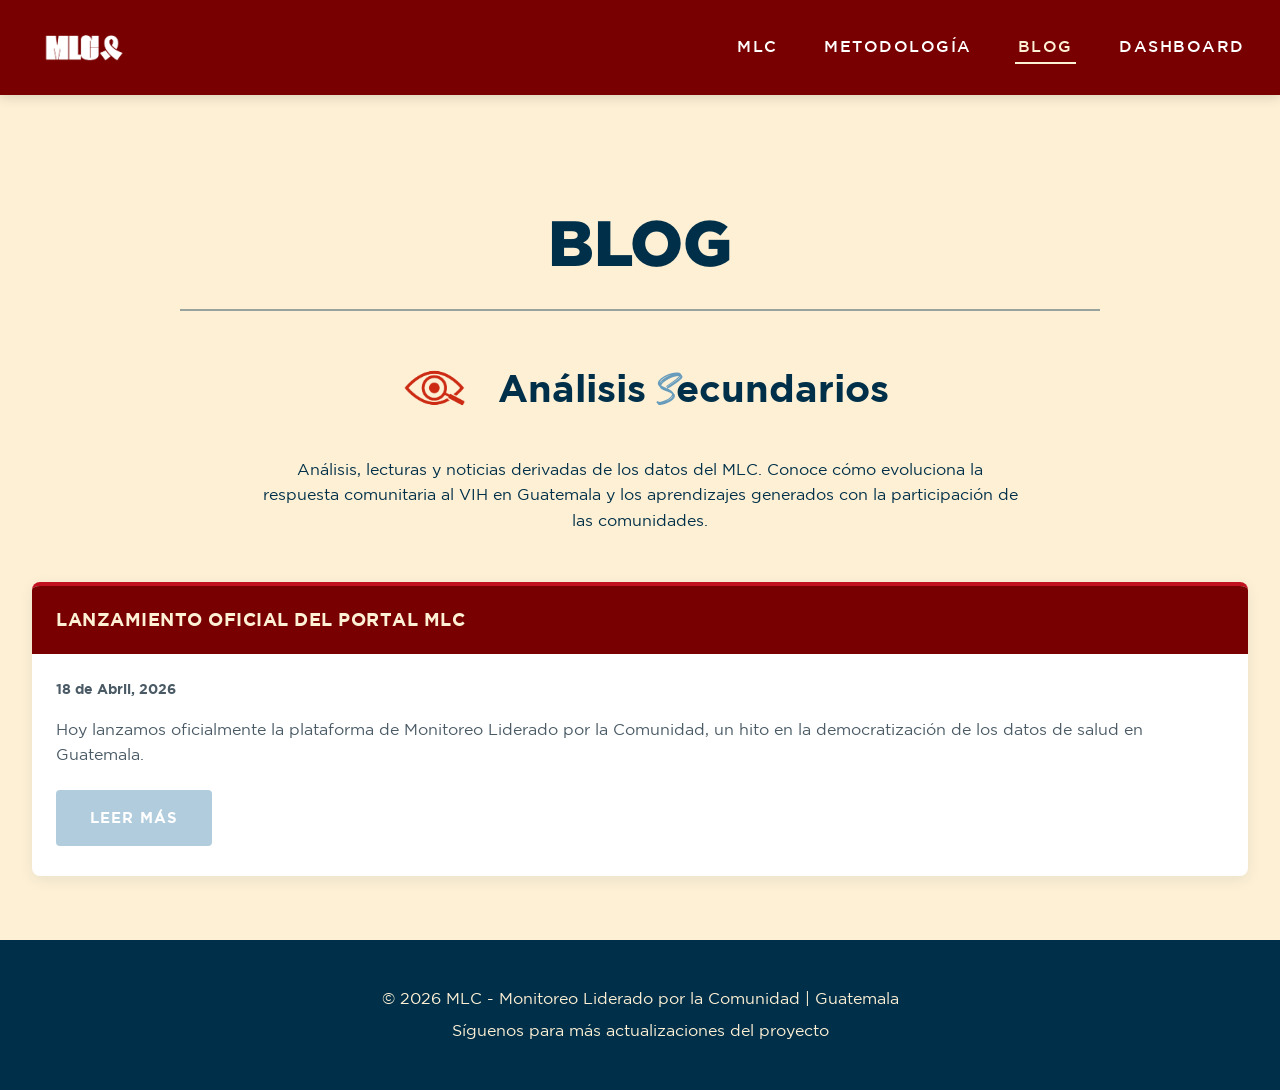
==== commit 49ae70b7: "Deshabilita el boton "Leer más" del blog Co-Authored-By: Claude Opus 5.5 <noreply@anthropic.com>" ====
--- a/blog.html
+++ b/blog.html
@@ -52,7 +52,7 @@
             Hoy lanzamos oficialmente la plataforma de Monitoreo Liderado por la Comunidad,
             un hito en la democratización de los datos de salud en Guatemala.
           </p>
-          <a href="#" class="btn btn-secondary">Leer más</a>
+          <a class="btn btn-secondary is-disabled" aria-disabled="true" tabindex="-1">Leer más</a>
         </div>
       </article>
     </div>
--- a/css/styles.css
+++ b/css/styles.css
@@ -287,6 +287,11 @@
   transform: translateY(-2px);
   box-shadow: 0 6px 16px rgba(0, 0, 0, 0.2);
 }
+.btn.is-disabled {
+  opacity: 0.5;
+  cursor: not-allowed;
+  pointer-events: none;
+}
 
 .btn-outline {
   background: transparent;
@@ -360,7 +365,7 @@
 }
 
 .brand-banner img {
-  max-width: 480px;
+  max-width: min(480px, 100%);
   margin: 0 auto;
 }
 
@@ -389,6 +394,15 @@
 
 .role-card--center .role-icon { margin-left: auto; margin-right: 0; }
 .role-card--center p { margin-left: auto; margin-right: 0; }
+
+.role-card--left {
+  text-align: left;
+  padding-left: 1.5rem;
+  padding-right: 3rem;
+}
+
+.role-card--left .role-icon { margin-left: 0; margin-right: auto; }
+.role-card--left p { margin-left: 0; margin-right: auto; }
 
 .role-card:hover {
   background: rgba(102, 155, 188, 0.12);
@@ -690,21 +704,54 @@
 /* ============================================================
    Dashboard interno - Pillars / Indicadores
    ============================================================ */
+.summary-intro {
+  margin-bottom: 1.25rem;
+  padding: 0 0.25rem;
+}
+.summary-intro h2 {
+  font-family: var(--font-display);
+  font-weight: 700;
+  font-size: 1.5rem;
+  color: var(--deep-oceanic);
+  margin: 0 0 0.5rem;
+}
+.summary-intro p {
+  color: var(--deep-oceanic);
+  font-size: 0.95rem;
+  line-height: 1.5;
+  max-width: 900px;
+  margin: 0;
+}
+
 .filters {
   display: flex;
+  flex-direction: column;
   gap: 1rem;
   margin-bottom: 2rem;
-  flex-wrap: wrap;
   background: var(--text-light);
   padding: 1.25rem 1.5rem;
   border-radius: 8px;
   box-shadow: 0 2px 8px rgba(0, 48, 73, 0.06);
 }
 
+.filters-row {
+  display: grid;
+  grid-template-columns: repeat(3, 1fr);
+  gap: 1rem;
+  align-items: flex-start;
+}
+
+.filters-row-dyn {
+  display: contents;
+}
+
 .filter-group {
   display: flex;
-  gap: 0.5rem;
-  align-items: center;
+  flex-direction: column;
+  gap: 0.4rem;
+  align-items: stretch;
+  min-width: 0;
+  position: relative;
 }
 
 .filter-group label {
@@ -724,24 +771,35 @@
   font-family: var(--font-display);
   color: var(--deep-oceanic);
   background: var(--text-light);
-}
-
-/* Wrapper de filtros dinámicos: usa display:contents para que sus
-   hijos fluyan como ítems flex del .filters contenedor. */
+  width: 100%;
+  min-width: 0;
+}
+
+/* Wrapper de filtros dinámicos: grid con columnas de ancho uniforme. */
 .filters-dyn {
+  flex: 1;
+  display: grid;
+  grid-template-columns: repeat(auto-fit, minmax(220px, 1fr));
+  gap: 0.75rem 1rem;
+}
+
+.filters-row-dyn {
   display: contents;
 }
 
 /* Botón × para quitar un filtro extra */
 .filter-group .filter-remove {
+  position: absolute;
+  top: 0;
+  right: 0;
   background: transparent;
   border: 1px solid var(--border-light);
   color: var(--blood-rust);
-  width: 1.5rem;
-  height: 1.5rem;
+  width: 1.25rem;
+  height: 1.25rem;
   line-height: 1;
   border-radius: 50%;
-  font-size: 1rem;
+  font-size: 0.85rem;
   font-weight: 700;
   cursor: pointer;
   padding: 0;
@@ -754,17 +812,25 @@
   background: var(--blood-rust);
   color: var(--text-light);
 }
-
+#filters-add {
+padding: 0px;
+    margin-top: 7px;
+    }
 /* Menú "Agregar filtro" — <details> nativo */
 .add-filter {
   position: relative;
+  width: 100%;
 }
 .add-filter > summary {
   list-style: none;
   cursor: pointer;
   user-select: none;
-  display: inline-flex;
+  display: flex;
   align-items: center;
+  justify-content: center;
+  width: 100%;
+  line-height: 1;
+  margin: 0;
 }
 .add-filter > summary::-webkit-details-marker { display: none; }
 .add-filter[open] > summary {
@@ -785,6 +851,9 @@
   flex-direction: column;
   gap: 0.15rem;
 }
+.add-filter:not([open]) .add-filter-menu {
+  display: none;
+}
 .add-filter-item {
   background: transparent;
   border: none;
@@ -1021,6 +1090,13 @@
   overflow: hidden;
 }
 
+.summary-panel-head {
+  display: flex;
+  align-items: center;
+  gap: 0.5rem;
+  margin-bottom: 0.75rem;
+}
+
 .summary-panel-title {
   font-family: var(--font-display);
   font-weight: 900;
@@ -1028,8 +1104,87 @@
   font-size: 1rem;
   letter-spacing: 0.5px;
   text-transform: uppercase;
-  margin-bottom: 0.75rem;
-}
+}
+
+/* Texto sólo para lectores de pantalla */
+.su-sr {
+  position: absolute;
+  width: 1px; height: 1px;
+  padding: 0; margin: -1px;
+  overflow: hidden;
+  clip: rect(0 0 0 0);
+  white-space: nowrap;
+  border: 0;
+}
+
+/* Aviso emergente sobre el alcance del ordenamiento */
+.su-info { position: relative; display: inline-flex; }
+
+.su-info-btn {
+  width: 20px;
+  height: 20px;
+  border-radius: 50%;
+  border: none;
+  background: var(--deep-oceanic);
+  color: var(--vanilla-cream);
+  font-family: var(--font-display);
+  font-weight: 700;
+  font-size: 0.75rem;
+  line-height: 1;
+  cursor: pointer;
+  transition: background 0.2s, transform 0.2s;
+}
+.su-info-btn:hover { background: var(--crimson-blaze); transform: scale(1.1); }
+.su-info-btn:focus-visible {
+  outline: 2px solid var(--crimson-blaze);
+  outline-offset: 2px;
+}
+.su-info-btn[aria-expanded="true"] { background: var(--crimson-blaze); }
+
+.su-info-pop {
+  position: absolute;
+  top: calc(100% + 0.5rem);
+  left: 0;
+  z-index: 20;
+  width: min(360px, 78vw);
+  background: #fff;
+  border: 1px solid rgba(0, 48, 73, 0.15);
+  border-left: 4px solid var(--crimson-blaze);
+  border-radius: 6px;
+  box-shadow: 0 6px 20px rgba(0, 48, 73, 0.18);
+  padding: 0.85rem 1rem 0.9rem;
+}
+.su-info-pop[hidden] { display: none; }
+
+.su-info-pop-title {
+  margin: 0 0 0.4rem;
+  font-family: var(--font-display);
+  font-weight: 700;
+  font-size: 0.85rem;
+  text-transform: uppercase;
+  letter-spacing: 0.4px;
+  color: var(--blood-rust);
+}
+
+.su-info-pop p {
+  margin: 0;
+  font-size: 0.82rem;
+  line-height: 1.5;
+  color: #555;
+}
+
+.su-info-close {
+  margin-top: 0.7rem;
+  border: none;
+  background: var(--deep-oceanic);
+  color: var(--vanilla-cream);
+  font-size: 0.75rem;
+  font-weight: 700;
+  padding: 0.3rem 0.8rem;
+  border-radius: 4px;
+  cursor: pointer;
+}
+.su-info-close:hover { background: var(--crimson-blaze); }
 
 .summary-table-wrap {
   overflow: auto;
@@ -1038,6 +1193,9 @@
 
 .summary-table {
   width: 100%;
+  /* Fijo: reparte el ancho disponible entre las columnas declaradas para que la
+     tabla entre completa y la columna de promedio quede siempre a la vista. */
+  table-layout: fixed;
   border-collapse: separate;
   border-spacing: 1px;
   background: #fff;
@@ -1064,7 +1222,19 @@
   font-weight: 700;
   color: var(--deep-oceanic);
   text-align: left;
-  width: 200px;
+  width: 26%;
+  min-width: 160px;
+}
+
+/* Subtítulo del encabezado: anuncia la ubicación embebida en la celda */
+.summary-table .su-corner-sub {
+  display: block;
+  margin-top: 0.1rem;
+  font-weight: 600;
+  font-size: 0.72rem;
+  color: #7A8791;
+  text-transform: none;
+  letter-spacing: 0;
 }
 
 .summary-table .su-pilar-group {
@@ -1083,19 +1253,23 @@
   background: #BDBDBD;
   height: auto;
   vertical-align: middle;
-  padding: 0.5rem 0.6rem;
+  padding: 0.5rem 0.35rem;
   position: relative;
-  width: auto;
+  width: 10%;
   text-align: center;
 }
 
 .summary-table .su-pilar > span {
-  display: inline-block;
+  /* En bloque —y no inline-block— para que el ancho de la columna mande sobre el
+     de la palabra: nombres largos («Disponibilidad») se parten con guion en
+     columnas angostas en vez de desbordar bajo la celda vecina. */
+  display: block;
   transform: none;
   white-space: normal;
-  font-family: var(--font-display);
-  font-weight: 700;
-  font-size: 0.85rem;
+  overflow-wrap: break-word;
+  font-family: var(--font-display);
+  font-weight: 700;
+  font-size: 0.78rem;
   color: #333;
   line-height: 1.15;
 }
@@ -1104,12 +1278,13 @@
 .summary-table .su-valor-head {
   background: var(--crimson-blaze);
   color: var(--vanilla-cream);
-  padding: 0.5rem 1rem;
+  padding: 0.5rem 0.6rem;
   font-family: var(--font-display);
   font-weight: 900;
   font-size: 1rem;
   text-align: center;
   vertical-align: middle;
+  width: 12%;
   border-top-right-radius: 6px;
   border-bottom-right-radius: 6px;
 }
@@ -1130,6 +1305,8 @@
   background: #F5F5F5;
   color: var(--deep-oceanic);
   padding-left: 0.85rem;
+  cursor: help;
+  overflow-wrap: anywhere;
 }
 
 /* Celda heatmap (background-color via inline style basada en valor) */
@@ -1141,6 +1318,193 @@
   color: var(--blood-rust);
   font-weight: 900;
   font-size: 1rem;
+}
+
+/* Pestañas del ranking por tipo de establecimiento */
+.su-tabs {
+  display: flex;
+  flex-wrap: wrap;
+  gap: 0.4rem;
+  margin-bottom: 0.85rem;
+  border-bottom: 2px solid #E0E0E0;
+  padding-bottom: 0.5rem;
+}
+
+.su-tab {
+  display: inline-flex;
+  align-items: center;
+  gap: 0.4rem;
+  padding: 0.45rem 0.9rem;
+  border: 1px solid #D5D5D5;
+  border-radius: 999px;
+  background: #F5F5F5;
+  color: var(--deep-oceanic);
+  font-family: var(--font-display);
+  font-weight: 700;
+  font-size: 0.85rem;
+  cursor: pointer;
+  transition: background 0.2s, color 0.2s, border-color 0.2s;
+}
+
+.su-tab:hover { background: #E8E8E8; }
+
+.su-tab.active {
+  background: var(--blood-rust);
+  border-color: var(--blood-rust);
+  color: var(--vanilla-cream);
+}
+
+.su-tab-count {
+  display: inline-block;
+  min-width: 1.4rem;
+  padding: 0.05rem 0.35rem;
+  border-radius: 999px;
+  background: rgba(0, 48, 73, 0.12);
+  font-size: 0.75rem;
+  line-height: 1.5;
+}
+
+.su-tab.active .su-tab-count { background: rgba(253, 240, 213, 0.25); }
+
+/* Encabezados de las columnas de posición y tamaño de muestra */
+.summary-table .su-pos-head,
+.summary-table .su-n-head {
+  background: #fff;
+  border-bottom: 1px solid #ccc;
+  vertical-align: bottom;
+  padding: 0.5rem 0.4rem;
+  font-weight: 700;
+  color: var(--deep-oceanic);
+  text-align: center;
+  width: 38px;
+}
+
+/* Posición en el ranking */
+.summary-table .su-pos {
+  background: #F5F5F5;
+  color: var(--blood-rust);
+  font-weight: 900;
+}
+
+/* Ubicación: va dentro de la celda del establecimiento —depto abreviado y
+   municipio bajo el nombre— para que la tabla entre sin scroll horizontal.
+   El nombre y la ubicación completos quedan en el tooltip de la celda. */
+.summary-table .su-unidad-nom {
+  display: block;
+  line-height: 1.2;
+}
+
+.summary-table .su-unidad-geo {
+  display: block;
+  margin-top: 0.15rem;
+  font-weight: 600;
+  font-size: 0.75rem;
+  color: #7A8791;
+  line-height: 1.2;
+}
+
+/* Tamaño de muestra: dato de contexto, no compite con los puntajes */
+.summary-table .su-n {
+  background: #FAFAFA;
+  color: #777;
+  font-weight: 600;
+  font-size: 0.85rem;
+}
+
+/* Pilar sin dato para ese establecimiento */
+.summary-table .su-nd { color: #AAA; font-weight: 600; }
+
+/* Encabezados ordenables */
+.summary-table th.su-sortable {
+  cursor: pointer;
+  user-select: none;
+  transition: background 0.2s;
+}
+.summary-table th.su-sortable:hover { background: #A9A9A9; }
+.summary-table th.su-valor-head.su-sortable:hover { background: var(--blood-rust); }
+.summary-table th.su-sortable:focus-visible {
+  outline: 2px solid var(--deep-oceanic);
+  outline-offset: -2px;
+}
+.summary-table th.su-sortable.is-sorted { background: #8F8F8F; }
+.summary-table th.su-valor-head.su-sortable.is-sorted { background: var(--blood-rust); }
+.summary-table th.su-sortable.is-sorted > span,
+.summary-table th.su-sortable.is-sorted { color: #fff; }
+
+/* Flecha de dirección; ocupa lugar fijo para que el encabezado no salte */
+.su-sort-ind {
+  display: inline-block;
+  min-width: 0.9em;
+  font-size: 0.8em;
+}
+
+/* Columna activa resaltada en el cuerpo */
+.summary-table td.su-cell.is-sorted { box-shadow: inset 0 0 0 2px rgba(0, 48, 73, 0.35); }
+.summary-table td.su-valor.is-sorted { box-shadow: inset 0 0 0 2px rgba(121, 0, 0, 0.45); }
+
+/* Fila de promedio del grupo */
+.summary-table .su-prom td {
+  background: rgba(0, 48, 73, 0.07);
+  font-style: italic;
+  border-top: 2px solid var(--deep-oceanic);
+}
+.summary-table .su-prom .su-unidad { background: rgba(0, 48, 73, 0.07); }
+
+/* Separador del bloque de muestra insuficiente */
+.summary-table .su-sep {
+  background: #EFEFEF;
+  color: #666;
+  font-weight: 700;
+  font-size: 0.8rem;
+  text-align: left;
+  text-transform: uppercase;
+  letter-spacing: 0.4px;
+  padding: 0.5rem 0.85rem;
+}
+
+/* Filas sin posición: se leen como contexto, no como ranking */
+.summary-table .su-row-nd .su-unidad,
+.summary-table .su-row-nd .su-pos { color: #888; }
+
+/* Nota metodológica al pie de la tabla */
+.su-nota {
+  margin: 0.85rem 0 0;
+  font-size: 0.8rem;
+  line-height: 1.5;
+  color: #666;
+}
+.su-nota strong { color: var(--deep-oceanic); }
+
+/* ============================================================
+   Perfil de las personas encuestadas
+   ============================================================ */
+.perfil-grid {
+  display: grid;
+  grid-template-columns: repeat(auto-fit, minmax(280px, 1fr));
+  gap: 1.5rem;
+  margin-bottom: 2rem;
+}
+
+.perfil-card {
+  background: #fff;
+  padding: 1.25rem;
+  border-radius: 8px;
+  box-shadow: 0 2px 10px rgba(0, 48, 73, 0.08);
+  border-top: 4px solid var(--mystic-blue);
+}
+
+/* Departamento y establecimiento: muchas categorías y etiquetas largas, así que
+   ocupan toda la fila. La altura la fija el JS según cuántas barras haya. */
+.perfil-card--ancha { grid-column: 1 / -1; }
+
+.perfil-canvas-wrap {
+  position: relative;
+  width: 100%;
+  min-height: 180px;
+}
+
+@media (max-width: 768px) {
+  .perfil-grid { grid-template-columns: 1fr; }
 }
 
 /* ============================================================
@@ -1343,6 +1707,16 @@
   height: 130px;
 }
 
+/* Variante ancha: para barras (verticales u horizontales apiladas) la caja
+   cuadrada de 130px aplasta las etiquetas. La leyenda ocupa el resto. */
+.indicator-card-chart--ancho { grid-template-columns: minmax(260px, 42%) 1fr; }
+
+.indicator-card-canvas--ancho {
+  width: 100%;
+  min-width: 260px;
+  height: 190px;
+}
+
 .indicator-card-question {
   font-size: 0.85rem;
   color: var(--deep-oceanic);
@@ -1364,6 +1738,16 @@
   letter-spacing: 0.5px;
   margin-bottom: 0.25rem;
   color: var(--blood-rust);
+}
+
+/* Aviso de respuestas que no aportan número al promedio ("no recuerda", etc.) */
+.indicator-card-aviso {
+  margin-top: 0.3rem;
+  padding-left: 0.5rem;
+  border-left: 2px solid #D8B24C;
+  color: #8A6D1F;
+  font-style: italic;
+  line-height: 1.35;
 }
 
 .indicator-card-legend-item {
@@ -1495,6 +1879,102 @@
   background: var(--vanilla-cream);
   color: var(--blood-rust);
   border: 1px solid var(--blood-rust);
+}
+
+/* Secciones colapsables del dashboard */
+.dash-section {
+  background: var(--text-light);
+  border-radius: 8px;
+  margin: 1.5rem 0;
+  box-shadow: 0 2px 10px rgba(0, 48, 73, 0.08);
+  overflow: hidden;
+  border-top: 4px solid var(--blood-rust);
+}
+.dash-section > summary {
+  list-style: none;
+  cursor: pointer;
+  padding: 1.1rem 1.5rem;
+  background: var(--deep-oceanic);
+  color: var(--text-light);
+  font-family: var(--font-display);
+  font-weight: 900;
+  text-transform: uppercase;
+  letter-spacing: 1px;
+  font-size: 1.05rem;
+  display: flex;
+  align-items: center;
+  gap: 0.75rem;
+}
+.dash-section > summary::-webkit-details-marker { display: none; }
+.dash-section > summary::marker { content: ""; }
+.dash-section > summary::before {
+  content: "\25B8";
+  display: inline-block;
+  transition: transform 0.2s ease;
+  font-size: 0.9rem;
+  flex: 0 0 auto;
+}
+.dash-section[open] > summary::before { transform: rotate(90deg); }
+.dash-section-objective {
+  padding: 0.85rem 1.5rem;
+  background: var(--vanilla-cream);
+  border-bottom: 1px solid rgba(0, 48, 73, 0.08);
+  color: var(--deep-oceanic);
+  font-size: 0.9rem;
+  line-height: 1.45;
+}
+.dash-section-objective strong {
+  color: var(--blood-rust);
+  margin-right: 0.4rem;
+  text-transform: uppercase;
+  letter-spacing: 0.5px;
+  font-size: 0.78rem;
+}
+.dash-section-scale {
+  padding: 0.6rem 1.5rem;
+  background: #fff7ec;
+  border-bottom: 1px solid rgba(0, 48, 73, 0.08);
+  color: var(--deep-oceanic);
+  font-size: 0.82rem;
+}
+.dash-section-body {
+  padding: 1.5rem;
+}
+.dash-section-body > .indicator-cards { margin: 0; }
+
+/* Tarjeta compacta tipo "stat" (promedio/porcentaje) usada en indicadores numéricos */
+.indicator-stat-canvas {
+  display: flex;
+  flex-direction: column;
+  align-items: center;
+  justify-content: center;
+  gap: 0.35rem;
+  width: 130px;
+  height: 130px;
+  border-radius: 12px;
+  background: linear-gradient(135deg, var(--mystic-blue), var(--deep-oceanic));
+  color: var(--text-light);
+  padding: 0.65rem;
+  box-sizing: border-box;
+  text-align: center;
+}
+.indicator-stat-value {
+  font-family: var(--font-display);
+  font-weight: 900;
+  font-size: 2.1rem;
+  line-height: 1;
+}
+.indicator-stat-unit {
+  font-size: 0.66rem;
+  text-transform: uppercase;
+  letter-spacing: 0.4px;
+  opacity: 0.95;
+  line-height: 1.2;
+}
+.indicator-stat-aux {
+  font-size: 0.7rem;
+  opacity: 0.85;
+  line-height: 1.2;
 }
 
 /* Botón "Ver respuestas" para indicadores con tabla modal */
@@ -1895,6 +2375,7 @@
 
   /* Filtros */
   .filters { flex-direction: column; align-items: stretch; padding: 1rem; gap: 0.75rem; }
+  .filters-row { grid-template-columns: 1fr; }
   .filter-group { flex-direction: column; align-items: stretch; width: 100%; }
   .filter-group select,
   .filter-group input { width: 100%; }
@@ -1914,18 +2395,39 @@
   .indicator-card-num { font-size: 1.8rem; }
   .indicator-card-chart { grid-template-columns: 110px 1fr; gap: 0.5rem; }
   .indicator-card-canvas { width: 110px; height: 110px; }
+  .indicator-card-chart--ancho { grid-template-columns: minmax(200px, 46%) 1fr; }
+  .indicator-card-canvas--ancho { width: 100%; min-width: 200px; height: 170px; }
   .indicator-card-question { font-size: 0.8rem; }
   .indicator-card-legend { font-size: 0.7rem; }
   .indicator-card-text p { font-size: 0.85rem; }
 
+  /* Selector de paneles: la palabra «SERVICIOS» a 3.5rem no entra en 360px y
+     se partía letra por letra. */
+  .brand-banner { padding: 2rem 1rem 1.5rem; }
+  .role-card { padding: 2.5rem 1.25rem; }
+  .role-title { font-size: 1.6rem; }
+  .role-title .servicios { font-size: clamp(2.25rem, 12vw, 3.5rem); }
+
   /* Summary table */
   .summary-panel { padding: 1rem; }
-  .summary-table { font-size: 0.75rem; }
-  .summary-table .su-corner { width: 110px; padding: 0.4rem 0.5rem; font-size: 0.75rem; }
+  /* Con cinco pilares, el ancho fijo de un teléfono dejaba columnas de ~30px:
+     los nombres caían letra por letra y los puntajes se pegaban entre sí. Con
+     un mínimo, la tabla se desplaza en horizontal dentro de su contenedor. */
+  .summary-table { font-size: 0.75rem; min-width: 640px; }
+  .summary-table .su-pilar > span { hyphens: auto; overflow-wrap: normal; }
+  .summary-panel-head { align-items: flex-start; }
+  .summary-table .su-corner { width: 170px; min-width: 170px; padding: 0.4rem 0.5rem; font-size: 0.75rem; }
+  .summary-table .su-corner-sub { font-size: 0.7rem; }
+  .summary-table .su-unidad-geo { font-size: 0.72rem; }
   .summary-table .su-pilar { width: auto; height: auto; padding: 0.4rem 0.4rem; }
   .summary-table .su-pilar > span { font-size: 0.7rem; }
   .summary-table .su-valor-head { padding: 0.4rem 0.6rem; font-size: 0.85rem; }
+  .summary-table .su-pos-head,
+  .summary-table .su-n-head { width: 30px; padding: 0.4rem 0.25rem; font-size: 0.75rem; }
   .summary-table tbody td { padding: 0.35rem 0.45rem; font-size: 0.8rem; }
+  .summary-table .su-n { font-size: 0.75rem; }
+  .su-tab { padding: 0.35rem 0.7rem; font-size: 0.78rem; }
+  .su-nota { font-size: 0.75rem; }
   .summary-table .su-unidad { padding-left: 0.5rem; font-size: 0.8rem; }
 
   /* Intro */
@@ -1955,6 +2457,8 @@
   /* Indicator card: stack chart sobre texto */
   .indicator-card-chart { grid-template-columns: 1fr; }
   .indicator-card-canvas { width: 140px; height: 140px; margin: 0 auto; }
+  .indicator-card-chart--ancho { grid-template-columns: 1fr; }
+  .indicator-card-canvas--ancho { width: 100%; min-width: 0; height: 200px; margin: 0; }
 
   /* Logo más pequeño */
   .logo img { height: 36px; }
@@ -1966,6 +2470,11 @@
 
   /* Summary table aún más compacto */
   .summary-table .su-pilar { width: auto; height: auto; padding: 0.35rem 0.3rem; }
-  .summary-table .su-pilar > span { font-size: 0.65rem; }
+  .summary-table .su-pilar > span { font-size: 0.7rem; }
   .summary-table tbody td { font-size: 0.75rem; padding: 0.3rem; }
-}
+  .summary-table .su-pos-head,
+  .summary-table .su-n-head { width: 26px; font-size: 0.7rem; }
+  .su-tabs { gap: 0.3rem; }
+  .su-tab { padding: 0.3rem 0.55rem; font-size: 0.72rem; }
+  .su-tab-count { min-width: 1.1rem; font-size: 0.7rem; }
+}
